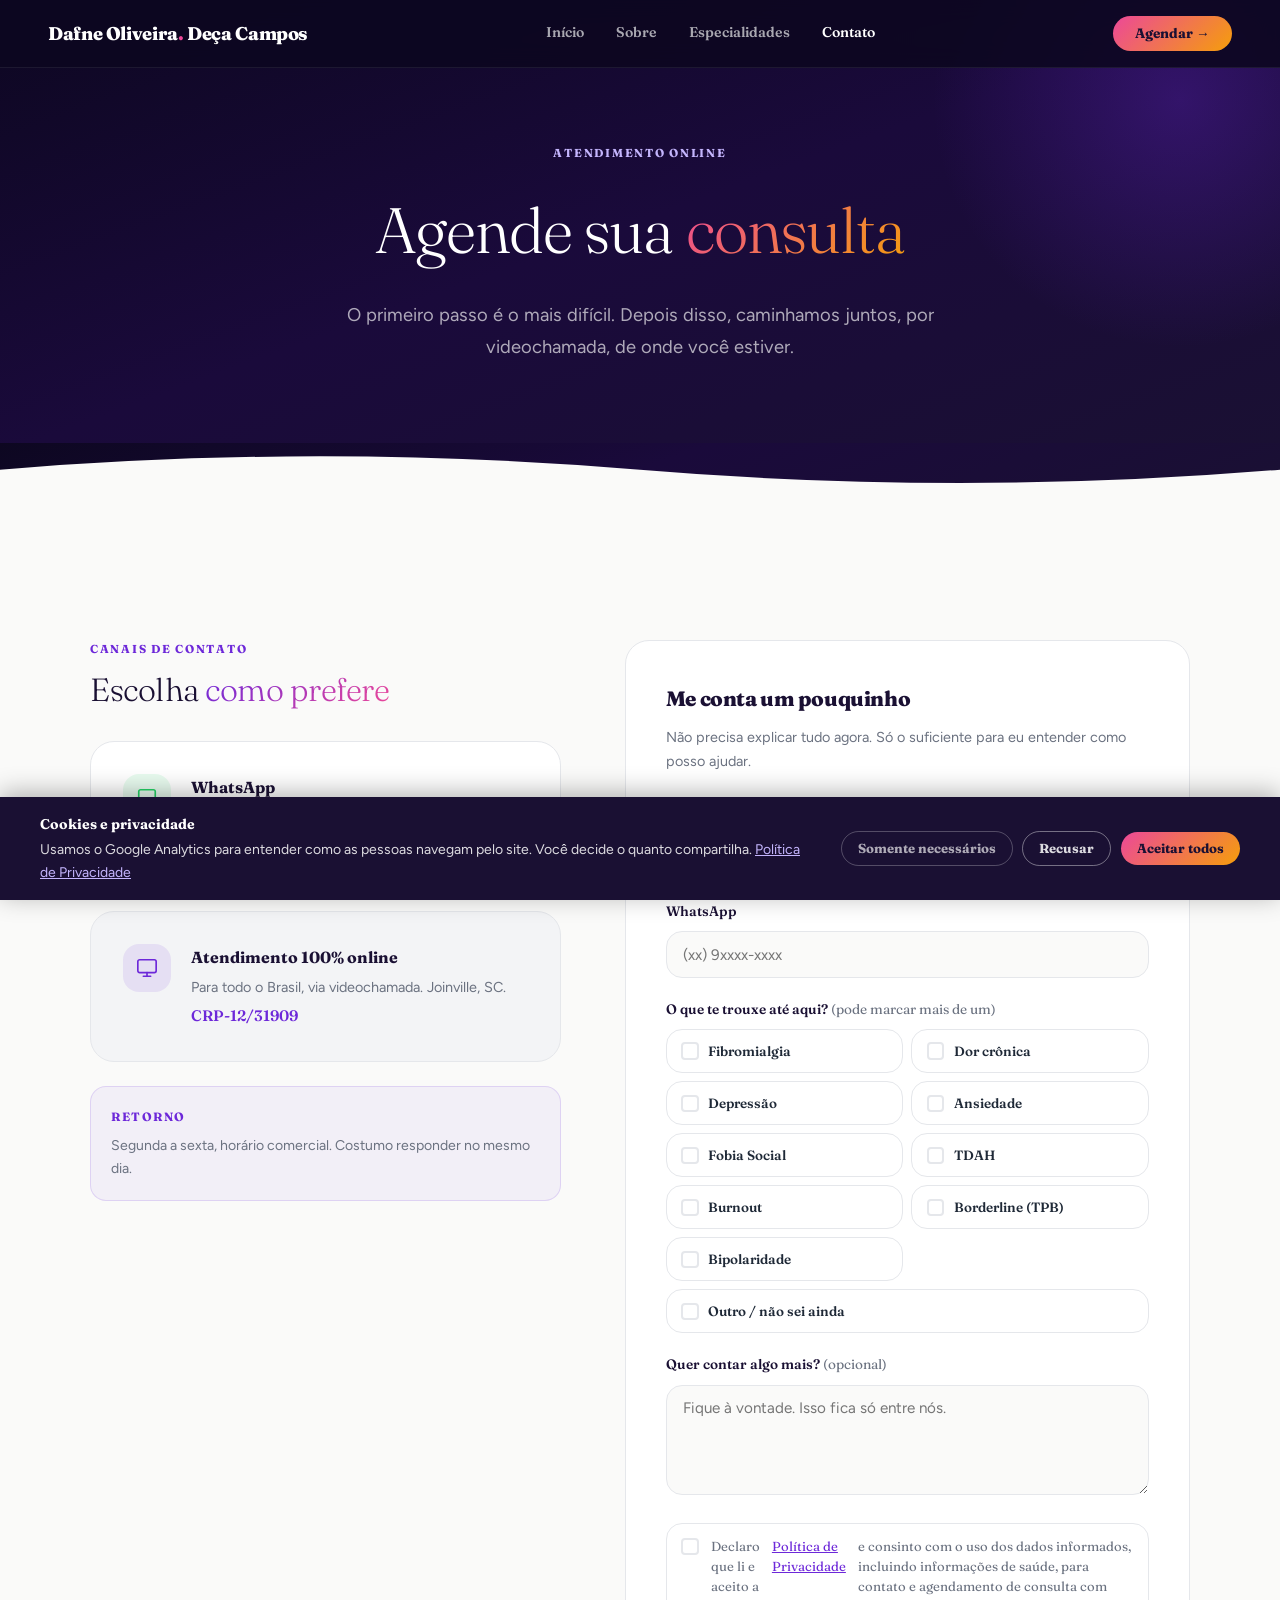
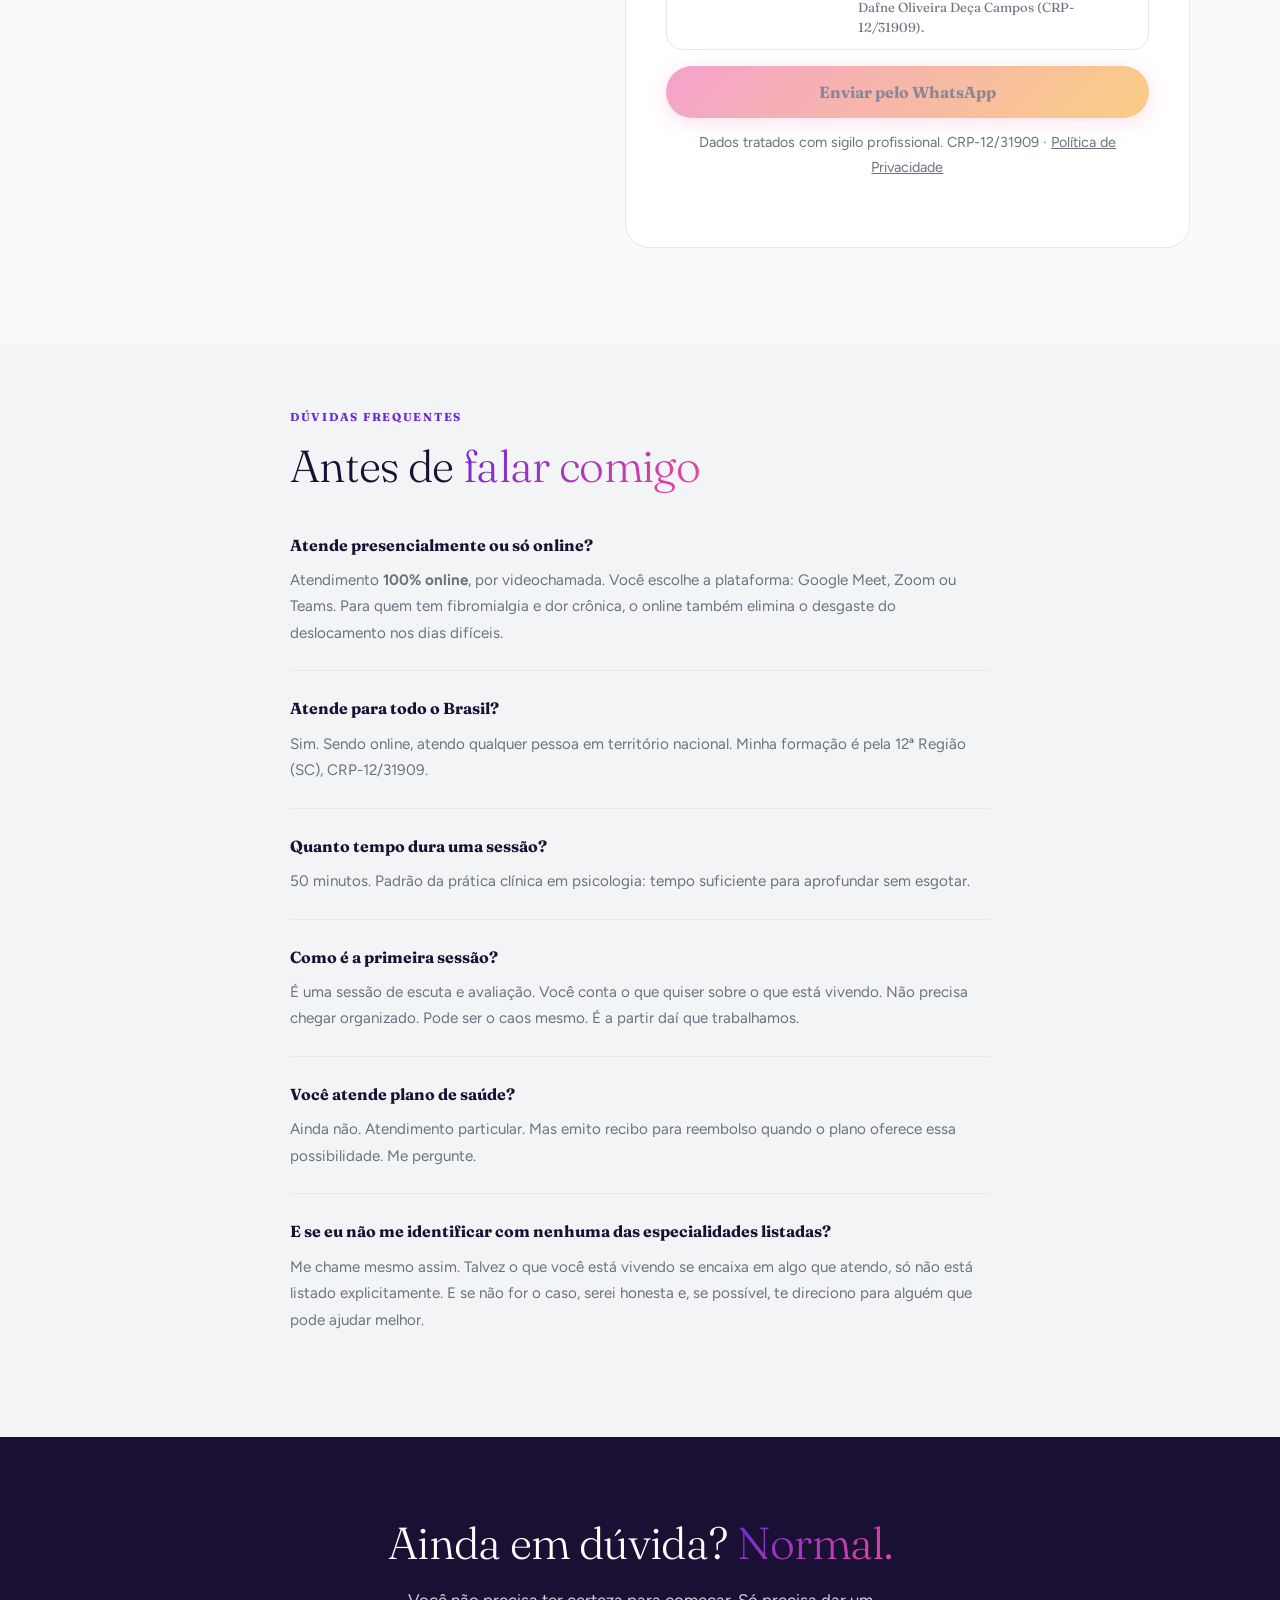
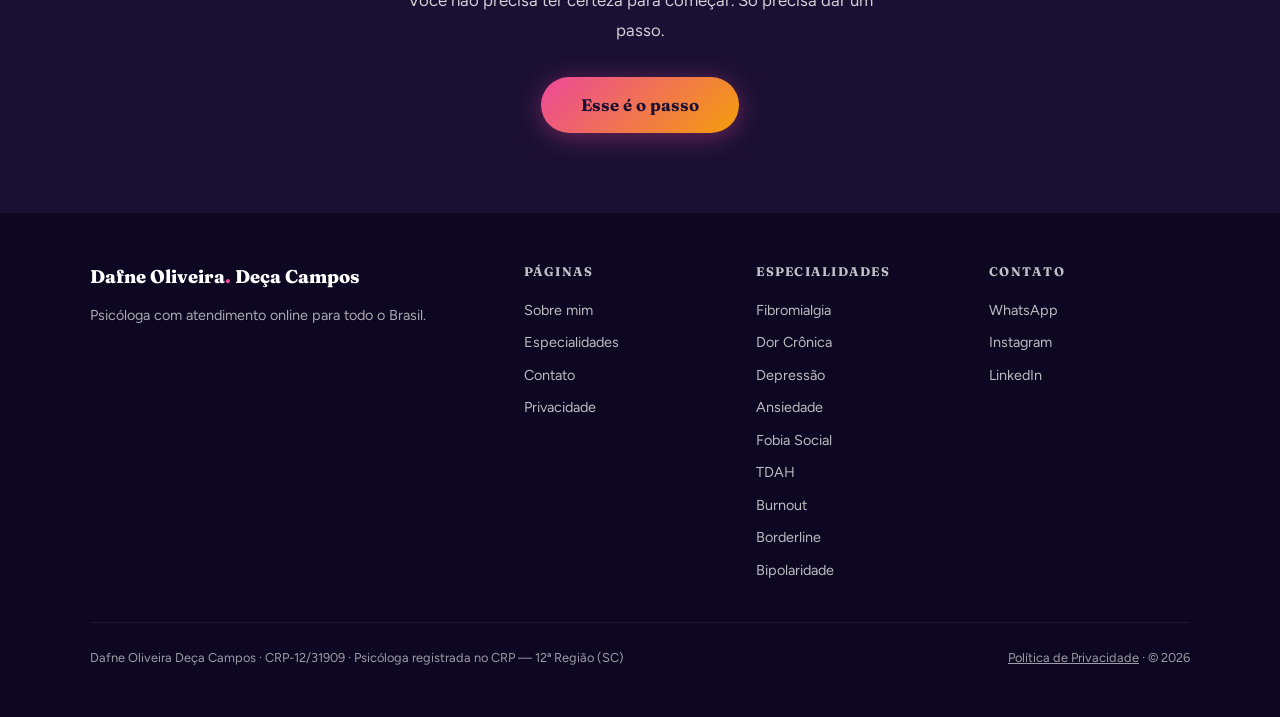
==== contato.html @ b9b7187a "site: fonte Fraunces+Figtree; reescreve cards sem promessas" ====
<!DOCTYPE html>
<html lang="pt-BR">
<head>
  <!-- Google tag (gtag.js) — Consent Mode v2 (LGPD) -->
  <script>
    window.dataLayer = window.dataLayer || [];
    function gtag(){dataLayer.push(arguments);}
    gtag('consent', 'default', {'analytics_storage': 'denied', 'ad_storage': 'denied', 'wait_for_update': 500});
  </script>
  <script async src="https://www.googletagmanager.com/gtag/js?id=G-C1FVMWD3WG"></script>
  <script>
    gtag('js', new Date());
    gtag('config', 'G-C1FVMWD3WG');
  </script>
  <link rel="icon" type="image/x-icon" href="favicon.ico">
  <link rel="icon" type="image/svg+xml" href="favicon.svg">
  <link rel="icon" type="image/png" sizes="32x32" href="favicon-32x32.png">
  <link rel="icon" type="image/png" sizes="16x16" href="favicon-16x16.png">
  <link rel="apple-touch-icon" sizes="180x180" href="apple-touch-icon.png">
  <meta charset="UTF-8">
  <meta name="viewport" content="width=device-width, initial-scale=1.0">
  <title>Agendar Consulta | Dafne Oliveira Deça Campos — Psicóloga Online para Todo o Brasil</title>
  <meta name="description" content="Agende sua consulta online com Dafne Oliveira Deça Campos, psicóloga CRP-12/31909. Atendimento por videochamada para todo o Brasil.">

  <!-- ── SEO / GEO ────────────────────────────────────────── -->
  <meta name="robots" content="index, follow, max-snippet:-1, max-image-preview:large, max-video-preview:-1">
  <link rel="canonical" href="https://www.dafnepsicologa.com.br/contato.html">
  <!-- Open Graph -->
  <meta property="og:type" content="website">
  <meta property="og:url" content="https://www.dafnepsicologa.com.br/contato.html">
  <meta property="og:title" content="Agendar Consulta | Dafne Oliveira Deça Campos — Psicóloga Online para Todo o Brasil">
  <meta property="og:description" content="Agende sua consulta online com Dafne Oliveira Deça Campos, psicóloga CRP-12/31909. Atendimento por videochamada para todo o Brasil.">
  <meta property="og:site_name" content="Dafne Oliveira Deça Campos — Psicóloga">
  <meta property="og:locale" content="pt_BR">
  <meta property="og:image" content="https://www.dafnepsicologa.com.br/images/dafne-hero.jpg">
  <meta property="og:image:width" content="1200">
  <meta property="og:image:height" content="630">
  <meta property="og:image:alt" content="Dafne Oliveira Deça Campos, psicóloga CRP-12/31909">
  <!-- Twitter Card -->
  <meta name="twitter:card" content="summary_large_image">
  <meta name="twitter:title" content="Agendar Consulta | Dafne Oliveira Deça Campos — Psicóloga Online para Todo o Brasil">
  <meta name="twitter:description" content="Agende sua consulta online com Dafne Oliveira Deça Campos, psicóloga CRP-12/31909. Atendimento por videochamada para todo o Brasil.">
  <meta name="twitter:image" content="https://www.dafnepsicologa.com.br/images/dafne-hero.jpg">
  <meta name="twitter:image:alt" content="Dafne Oliveira Deça Campos, psicóloga CRP-12/31909">
  <!-- Schema.org JSON-LD -->
  <script type="application/ld+json">
[
  {
    "@context": "https://schema.org",
    "@type": "WebSite",
    "@id": "https://www.dafnepsicologa.com.br/#website",
    "url": "https://www.dafnepsicologa.com.br",
    "name": "Dafne Oliveira Deça Campos — Psicóloga",
    "description": "Psicóloga com atendimento online para todo o Brasil.",
    "inLanguage": "pt-BR",
    "publisher": {
      "@id": "https://www.dafnepsicologa.com.br/#dafne"
    }
  },
  {
    "@context": "https://schema.org",
    "@type": "Person",
    "@id": "https://www.dafnepsicologa.com.br/#dafne",
    "name": "Dafne Oliveira Deça Campos",
    "givenName": "Dafne",
    "familyName": "Deça Campos",
    "jobTitle": "Psicóloga",
    "description": "Psicóloga com atendimento online para todo o Brasil.",
    "url": "https://www.dafnepsicologa.com.br",
    "image": "https://www.dafnepsicologa.com.br/images/dafne-hero.jpg",
    "telephone": "+5547992795755",
    "address": {
      "@type": "PostalAddress",
      "addressLocality": "Joinville",
      "addressRegion": "SC",
      "addressCountry": "BR"
    },
    "areaServed": {
      "@type": "Country",
      "name": "Brasil"
    },
    "knowsAbout": [
      "Fibromialgia",
      "Dor Crônica",
      "Saúde Mental",
      "Depressão",
      "Ansiedade",
      "TDAH",
      "Burnout",
      "Transtorno de Personalidade Borderline",
      "Transtorno Bipolar"
    ],
    "hasCredential": {
      "@type": "EducationalOccupationalCredential",
      "credentialCategory": "CRP-12/31909",
      "recognizedBy": {
        "@type": "Organization",
        "name": "Conselho Regional de Psicologia — 12ª Região"
      }
    },
    "sameAs": [
      "https://www.instagram.com/eudafnepsicologa",
      "https://www.linkedin.com/in/dafne-oliveira-deca-campos"
    ]
  },
  {
    "@context": "https://schema.org",
    "@type": "MedicalBusiness",
    "@id": "https://www.dafnepsicologa.com.br/#consultorio",
    "name": "Dafne Oliveira Deça Campos — Psicóloga",
    "description": "Psicóloga com atendimento online para todo o Brasil.",
    "url": "https://www.dafnepsicologa.com.br",
    "telephone": "+5547992795755",
    "image": "https://www.dafnepsicologa.com.br/images/dafne-hero.jpg",
    "address": {
      "@type": "PostalAddress",
      "addressLocality": "Joinville",
      "addressRegion": "SC",
      "addressCountry": "BR"
    },
    "areaServed": {
      "@type": "Country",
      "name": "Brasil"
    },
    "priceRange": "$$",
    "availableService": [
      {
        "@type": "MedicalTherapy",
        "name": "Atendimento Psicológico Online"
      },
      {
        "@type": "MedicalTherapy",
        "name": "Terapia para Fibromialgia"
      },
      {
        "@type": "MedicalTherapy",
        "name": "Terapia para Dor Crônica"
      },
      {
        "@type": "MedicalTherapy",
        "name": "Terapia para Depressão e Ansiedade"
      }
    ],
    "employee": {
      "@id": "https://www.dafnepsicologa.com.br/#dafne"
    }
  },
  {
    "@context": "https://schema.org",
    "@type": "BreadcrumbList",
    "itemListElement": [
      {
        "@type": "ListItem",
        "position": 1,
        "name": "Dafne Oliveira Deça Campos — Psicóloga",
        "item": "https://www.dafnepsicologa.com.br"
      },
      {
        "@type": "ListItem",
        "position": 2,
        "name": "Contato",
        "item": "https://www.dafnepsicologa.com.br/contato.html"
      }
    ]
  },
  {
    "@context": "https://schema.org",
    "@type": "ContactPage",
    "name": "Agendar Consulta — Dafne Oliveira Deça Campos, Psicóloga",
    "url": "https://www.dafnepsicologa.com.br/contato.html",
    "description": "Entre em contato com Dafne Oliveira Deça Campos para agendar sua consulta psicológica online.",
    "contactPoint": {
      "@type": "ContactPoint",
      "telephone": "+5547992795755",
      "contactType": "Agendamento",
      "availableLanguage": "Portuguese",
      "contactOption": "TollFree"
    }
  }
]
</script>
  <link rel="preconnect" href="https://fonts.googleapis.com">
  <link rel="preconnect" href="https://fonts.gstatic.com" crossorigin>
  <link rel="preload" as="style" href="https://fonts.googleapis.com/css2?family=Fraunces:opsz,wght@9..144,300;9..144,400&family=Figtree:wght@400;500;600&display=swap" onload="this.onload=null;this.rel='stylesheet'">
  <noscript><link rel="stylesheet" href="https://fonts.googleapis.com/css2?family=Fraunces:opsz,wght@9..144,300;9..144,400&family=Figtree:wght@400;500;600&display=swap"></noscript>
  <link rel="stylesheet" href="css/style.css">
  <style>
    .contact-grid {
      display: grid; grid-template-columns: 1fr 1.2fr;
      gap: 4rem; align-items: start; margin-top: 3rem;
    }
    .contact-card {
      background: var(--c-white); border: 1px solid var(--c-border);
      border-radius: var(--r-lg); padding: 2rem; margin-bottom: 1.25rem;
      display: flex; gap: 1.25rem; align-items: flex-start;
      transition: box-shadow 0.2s, transform 0.2s; text-decoration: none;
    }
    .contact-card:hover { box-shadow: var(--s-md); transform: translateY(-2px); }
    .contact-card-icon {
      width: 3rem; height: 3rem; border-radius: var(--r-md);
      display: flex; align-items: center; justify-content: center;
      font-size: 1.4rem; flex-shrink: 0;
    }
    .contact-card-title {
      font-family: var(--f-heading); font-weight: 700; font-size: 1rem;
      color: var(--c-dark); margin-bottom: 0.2rem;
    }
    .contact-card-sub { font-size: 0.9rem; color: var(--c-muted); }
    .contact-card-value {
      font-family: var(--f-heading); font-weight: 600; font-size: 0.95rem;
      margin-top: 0.25rem; color: var(--c-violet);
    }

    .form-box {
      background: var(--c-white); border: 1px solid var(--c-border);
      border-radius: var(--r-lg); padding: 2.5rem;
    }
    .form-box h3 {
      font-family: var(--f-heading); font-weight: 800; font-size: 1.3rem;
      color: var(--c-dark); margin-bottom: 0.5rem; letter-spacing: -0.02em;
    }
    .form-box p { font-size: 0.9rem; color: var(--c-muted); margin-bottom: 1.75rem; }
    .form-group { margin-bottom: 1.25rem; }
    .form-group label:not(.checkbox-item) {
      display: block; font-family: var(--f-heading); font-weight: 600;
      font-size: 0.85rem; color: var(--c-dark); margin-bottom: 0.5rem;
    }
    .form-group input, .form-group select, .form-group textarea {
      width: 100%; padding: 0.85rem 1rem;
      border: 1.5px solid var(--c-border); border-radius: var(--r-md);
      font-family: var(--f-body); font-size: 0.95rem; color: var(--c-text);
      background: var(--c-bg); outline: none;
      transition: border-color 0.2s, box-shadow 0.2s;
    }
    .form-group input:focus, .form-group select:focus, .form-group textarea:focus {
      border-color: var(--c-violet); box-shadow: 0 0 0 3px rgba(109,40,217,0.1);
    }
    .form-group textarea { resize: vertical; min-height: 110px; }

    /* Checkboxes multi-select */
    .checkbox-grid {
      display: grid; grid-template-columns: 1fr 1fr;
      gap: 0.5rem; margin-top: 0.25rem;
    }
    .checkbox-item {
      display: flex; align-items: center; gap: 0.6rem;
      padding: 0.6rem 0.9rem; border: 1.5px solid var(--c-border);
      border-radius: var(--r-md); cursor: pointer;
      transition: border-color 0.2s, background 0.2s;
      font-family: var(--f-heading); font-size: 0.84rem; font-weight: 600;
      color: var(--c-text);
    }
    .checkbox-item:hover { border-color: var(--c-violet); }
    .checkbox-item input[type="checkbox"] { display: none; }
    .checkbox-item .check-box {
      width: 1.1rem; height: 1.1rem; border-radius: 4px;
      border: 2px solid var(--c-border); flex-shrink: 0;
      display: flex; align-items: center; justify-content: center;
      transition: background 0.2s, border-color 0.2s;
      font-size: 0.65rem; color: transparent;
    }
    .checkbox-item.selected {
      border-color: var(--c-violet);
      background: rgba(109,40,217,0.05);
    }
    .checkbox-item.selected .check-box {
      background: var(--c-violet); border-color: var(--c-violet); color: white;
    }

    .form-submit {
      width: 100%; padding: 1rem;
      background: var(--g-warm); color: #1A1033;
      border: none; border-radius: var(--r-xl);
      font-family: var(--f-heading); font-weight: 700; font-size: 1rem;
      cursor: pointer; transition: opacity 0.2s, transform 0.2s;
      box-shadow: 0 4px 20px rgba(236,72,153,0.35);
    }
    .form-submit:hover { opacity: 0.9; transform: translateY(-1px); }
    .form-note {
      font-size: 0.8rem; color: var(--c-muted); text-align: center;
      margin-top: 0.75rem;
    }

    .faq-item {
      border-bottom: 1px solid var(--c-border); padding: 1.5rem 0;
    }
    .faq-q {
      font-family: var(--f-heading); font-weight: 700; font-size: 1rem;
      color: var(--c-dark); margin-bottom: 0.5rem;
    }
    .faq-a { font-size: 0.95rem; color: var(--c-muted); line-height: 1.75; }

    @media (max-width: 760px) {
      .contact-grid { grid-template-columns: 1fr; gap: 2rem; }
      .checkbox-grid { grid-template-columns: 1fr; }
    }
  </style>
</head>
<body>
<a href="#main-content" class="skip-link">Pular para o conteúdo principal</a>

<nav>
  <a href="index.html" class="nav-logo">Dafne Oliveira<span>.</span> Deça Campos</a>
  <button class="nav-hamburger" aria-label="Menu" onclick="this.closest('nav').classList.toggle('nav-open')"><span></span><span></span><span></span></button>
  <div class="nav-links">
    <a href="index.html">Início</a>
    <a href="sobre.html">Sobre</a>
    <a href="especialidades.html">Especialidades</a>
    <a href="contato.html" class="active">Contato</a>
    <a href="https://wa.me/5547992795755" class="nav-mobile-cta">Agendar consulta →</a>
  </div>
  <button onclick="enviarWhatsApp()" class="nav-cta" style="border:none;cursor:pointer">Agendar →</button>
</nav>
<main id="main-content" tabindex="-1">

<!-- HEADER -->
<div class="page-header">
  <span class="section-tag" style="color:#C4B5FD">Atendimento online</span>
  <h1>Agende sua <em style="font-style:normal; background:var(--g-warm);-webkit-background-clip:text;-webkit-text-fill-color:transparent;background-clip:text">consulta</em></h1>
  <p>O primeiro passo é o mais difícil. Depois disso, caminhamos juntos, por videochamada, de onde você estiver.</p>
</div>

<div class="wave" style="background:var(--g-hero)">
  <svg viewBox="0 0 1440 60" fill="none" preserveAspectRatio="none">
    <path d="M0,60 L0,30 Q360,0 720,30 Q1080,60 1440,30 L1440,60 Z" fill="var(--c-bg)"/>
  </svg>
</div>

<!-- CONTACT SECTION -->
<section class="section">
  <div class="section-inner">
    <div class="contact-grid">

      <!-- LEFT -->
      <div>
        <span class="section-tag">Canais de contato</span>
        <h2 class="section-title" style="font-size:clamp(1.6rem,2.5vw,2.2rem); margin-bottom:2rem">Escolha <em>como prefere</em></h2>

        <a href="https://wa.me/5547992795755" class="contact-card" target="_blank" rel="noopener noreferrer">
          <div class="contact-card-icon" style="background:rgba(37,211,102,0.1); color:#25D366"><svg width="22" height="22" viewBox="0 0 24 24" fill="none" stroke="currentColor" stroke-width="1.8" stroke-linecap="round" stroke-linejoin="round"><path d="M21 15a2 2 0 0 1-2 2H7l-4 4V5a2 2 0 0 1 2-2h14a2 2 0 0 1 2 2z"/></svg></div>
          <div>
            <div class="contact-card-title">WhatsApp</div>
            <div class="contact-card-sub">Resposta mais rápida. Direto ao assunto.</div>
            <div class="contact-card-value">+55 (47) 99279-5755</div>
          </div>
        </a>

        <div class="contact-card" style="cursor:default; background:var(--c-surface)">
          <div class="contact-card-icon" style="background:rgba(109,40,217,0.1); color:var(--c-violet)"><svg width="22" height="22" viewBox="0 0 24 24" fill="none" stroke="currentColor" stroke-width="1.8" stroke-linecap="round" stroke-linejoin="round"><rect x="2" y="3" width="20" height="14" rx="2" ry="2"/><line x1="8" y1="21" x2="16" y2="21"/><line x1="12" y1="17" x2="12" y2="21"/></svg></div>
          <div>
            <div class="contact-card-title">Atendimento 100% online</div>
            <div class="contact-card-sub">Para todo o Brasil, via videochamada. Joinville, SC.</div>
            <div class="contact-card-value">CRP-12/31909</div>
          </div>
        </div>

        <div style="margin-top:1.5rem; padding:1.25rem; background:rgba(109,40,217,0.05); border:1px solid rgba(109,40,217,0.15); border-radius:var(--r-md)">
          <div style="font-family:var(--f-heading); font-weight:700; font-size:0.75rem; letter-spacing:0.1em; text-transform:uppercase; color:var(--c-violet); margin-bottom:0.4rem">Retorno</div>
          <p style="font-size:0.88rem; color:var(--c-muted); line-height:1.65">Segunda a sexta, horário comercial. Costumo responder no mesmo dia.</p>
        </div>
      </div>

      <!-- RIGHT: FORMULÁRIO -->
      <div>
        <div class="form-box">
          <h3>Me conta um pouquinho</h3>
          <p>Não precisa explicar tudo agora. Só o suficiente para eu entender como posso ajudar.</p>

          <div class="form-group">
            <label for="nome">Nome</label>
            <input type="text" id="nome" placeholder="Como prefere ser chamado(a)?">
          </div>
          <div class="form-group">
            <label for="whatsapp">WhatsApp</label>
            <input type="tel" id="whatsapp" placeholder="(xx) 9xxxx-xxxx">
          </div>

          <div class="form-group">
            <label>O que te trouxe até aqui? <span style="font-weight:400; color:var(--c-muted)">(pode marcar mais de um)</span></label>
            <div class="checkbox-grid" id="motivoGrid">
              <label class="checkbox-item" onclick="toggleCheck(this, event)">
                <input type="checkbox" value="Fibromialgia">
                <span class="check-box">✓</span>
                Fibromialgia
              </label>
              <label class="checkbox-item" onclick="toggleCheck(this, event)">
                <input type="checkbox" value="Dor crônica">
                <span class="check-box">✓</span>
                Dor crônica
              </label>
              <label class="checkbox-item" onclick="toggleCheck(this, event)">
                <input type="checkbox" value="Depressão">
                <span class="check-box">✓</span>
                Depressão
              </label>
              <label class="checkbox-item" onclick="toggleCheck(this, event)">
                <input type="checkbox" value="Ansiedade">
                <span class="check-box">✓</span>
                Ansiedade
              </label>
              <label class="checkbox-item" onclick="toggleCheck(this, event)">
                <input type="checkbox" value="Fobia Social">
                <span class="check-box">✓</span>
                Fobia Social
              </label>
              <label class="checkbox-item" onclick="toggleCheck(this, event)">
                <input type="checkbox" value="TDAH">
                <span class="check-box">✓</span>
                TDAH
              </label>
              <label class="checkbox-item" onclick="toggleCheck(this, event)">
                <input type="checkbox" value="Burnout">
                <span class="check-box">✓</span>
                Burnout
              </label>
              <label class="checkbox-item" onclick="toggleCheck(this, event)">
                <input type="checkbox" value="Borderline (TPB)">
                <span class="check-box">✓</span>
                Borderline (TPB)
              </label>
              <label class="checkbox-item" onclick="toggleCheck(this, event)">
                <input type="checkbox" value="Bipolaridade">
                <span class="check-box">✓</span>
                Bipolaridade
              </label>
              <label class="checkbox-item" onclick="toggleCheck(this, event)" style="grid-column: 1/-1">
                <input type="checkbox" value="Outro">
                <span class="check-box">✓</span>
                Outro / não sei ainda
              </label>
            </div>
          </div>

          <div class="form-group">
            <label for="mensagem">Quer contar algo mais? <span style="font-weight:400; color:var(--c-muted)">(opcional)</span></label>
            <textarea id="mensagem" placeholder="Fique à vontade. Isso fica só entre nós."></textarea>
          </div>

          <div class="form-group" style="margin-bottom:1rem">
            <label class="checkbox-item" id="consentLabel" onclick="toggleConsent(this, event)" style="align-items:flex-start; gap:0.75rem; padding:0.75rem 0.9rem; line-height:1.55; font-weight:400; color:var(--c-muted); font-size:0.82rem; cursor:pointer">
              <input type="checkbox" id="consentCheck">
              <span class="check-box" style="margin-top:2px; flex-shrink:0"></span>
              Declaro que li e aceito a <a href="privacidade.html" target="_blank" rel="noopener" onclick="event.stopPropagation()" style="color:var(--c-violet); text-decoration:underline">Política de Privacidade</a> e consinto com o uso dos dados informados, incluindo informações de saúde, para contato e agendamento de consulta com Dafne Oliveira Deça Campos (CRP-12/31909).
            </label>
          </div>

          <button type="button" id="btnEnviar" class="form-submit" onclick="enviarWhatsApp()" disabled style="opacity:0.5; cursor:not-allowed">
            Enviar pelo WhatsApp
          </button>
          <p class="form-note">Dados tratados com sigilo profissional. CRP-12/31909 · <a href="privacidade.html" style="color:var(--c-muted); text-decoration:underline">Política de Privacidade</a></p>
        </div>
      </div>
    </div>
  </div>
</section>

<!-- FAQ -->
<section class="section" style="background:var(--c-surface); padding-top:4rem; padding-bottom:5rem">
  <div class="section-inner" style="max-width:700px">
    <span class="section-tag">Dúvidas frequentes</span>
    <h2 class="section-title">Antes de <em>falar comigo</em></h2>

    <div class="faq-item">
      <div class="faq-q">Atende presencialmente ou só online?</div>
      <div class="faq-a">Atendimento <strong>100% online</strong>, por videochamada. Você escolhe a plataforma: Google Meet, Zoom ou Teams. Para quem tem fibromialgia e dor crônica, o online também elimina o desgaste do deslocamento nos dias difíceis.</div>
    </div>
    <div class="faq-item">
      <div class="faq-q">Atende para todo o Brasil?</div>
      <div class="faq-a">Sim. Sendo online, atendo qualquer pessoa em território nacional. Minha formação é pela 12ª Região (SC), CRP-12/31909.</div>
    </div>
    <div class="faq-item">
      <div class="faq-q">Quanto tempo dura uma sessão?</div>
      <div class="faq-a">50 minutos. Padrão da prática clínica em psicologia: tempo suficiente para aprofundar sem esgotar.</div>
    </div>
    <div class="faq-item">
      <div class="faq-q">Como é a primeira sessão?</div>
      <div class="faq-a">É uma sessão de escuta e avaliação. Você conta o que quiser sobre o que está vivendo. Não precisa chegar organizado. Pode ser o caos mesmo. É a partir daí que trabalhamos.</div>
    </div>
    <div class="faq-item">
      <div class="faq-q">Você atende plano de saúde?</div>
      <div class="faq-a">Ainda não. Atendimento particular. Mas emito recibo para reembolso quando o plano oferece essa possibilidade. Me pergunte.</div>
    </div>
    <div class="faq-item" style="border-bottom:none">
      <div class="faq-q">E se eu não me identificar com nenhuma das especialidades listadas?</div>
      <div class="faq-a">Me chame mesmo assim. Talvez o que você está vivendo se encaixa em algo que atendo, só não está listado explicitamente. E se não for o caso, serei honesta e, se possível, te direciono para alguém que pode ajudar melhor.</div>
    </div>
  </div>
</section>

<!-- CTA FINAL -->
<section class="section section-dark" style="text-align:center; padding:5rem 3rem">
  <div class="section-inner">
    <h2 class="section-title">Ainda em dúvida? <em>Normal.</em></h2>
    <p class="section-body" style="max-width:500px; margin:0 auto 2rem">Você não precisa ter certeza para começar. Só precisa dar um passo.</p>
    <button onclick="enviarWhatsApp()" class="btn btn-primary" style="font-size:1.05rem; padding:1.1rem 2.5rem; border:none; cursor:pointer">Esse é o passo</button>
  </div>
</section>

</main>
<footer>
  <div class="footer-inner">
    <div>
      <span class="footer-brand">Dafne Oliveira<span>.</span> Deça Campos</span>
      <p class="footer-desc">Psicóloga com atendimento online para todo o Brasil.</p>
    </div>
    <div class="footer-col">
      <h3>Páginas</h3>
      <a href="sobre.html">Sobre mim</a>
      <a href="especialidades.html">Especialidades</a>
      <a href="contato.html">Contato</a>
      <a href="privacidade.html">Privacidade</a>
    </div>
    <div class="footer-col">
      <h3>Especialidades</h3>
      <a href="especialidades.html#fibromialgia">Fibromialgia</a>
      <a href="especialidades.html#dor-cronica">Dor Crônica</a>
      <a href="especialidades.html#depressao">Depressão</a>
      <a href="especialidades.html#ansiedade">Ansiedade</a>
      <a href="especialidades.html#fobia-social">Fobia Social</a>
      <a href="especialidades.html#tdah">TDAH</a>
      <a href="especialidades.html#burnout">Burnout</a>
      <a href="especialidades.html#personalidade-tpb">Borderline</a>
      <a href="especialidades.html#bipolaridade">Bipolaridade</a>
    </div>
    <div class="footer-col">
      <h3>Contato</h3>
      <a href="https://wa.me/5547992795755">WhatsApp</a>
      <a href="https://www.instagram.com/eudafnepsicologa/">Instagram</a>
      <a href="https://linkedin.com/in/dafne-oliveira-deca-campos">LinkedIn</a>
    </div>
  </div>
  <div class="footer-bottom">
    <span class="footer-crp">Dafne Oliveira Deça Campos · CRP-12/31909 · Psicóloga registrada no CRP — 12ª Região (SC)</span>
    <span class="footer-crp"><a href="privacidade.html" style="color:inherit; text-decoration:underline">Política de Privacidade</a> · © 2026</span>
  </div>
</footer>

<script>
function toggleCheck(el, event) {
  if (event) event.preventDefault();
  el.classList.toggle('selected');
  atualizarBotao();
}

function toggleConsent(el, event) {
  if (event) event.preventDefault();
  el.classList.toggle('selected');
  var checked = el.classList.contains('selected');
  var btn = document.getElementById('btnEnviar');
  if (btn) {
    btn.disabled = !checked;
    btn.style.opacity = checked ? '1' : '0.5';
    btn.style.cursor = checked ? 'pointer' : 'not-allowed';
  }
  atualizarBotao();
}

function atualizarBotao() {
  var selecionados = [...document.querySelectorAll('#motivoGrid .checkbox-item.selected input')].map(i => i.value);
  var btn = document.getElementById('btnEnviar');
  if (!btn) return;
  var label = selecionados.length === 0 ? 'Enviar pelo WhatsApp' :
    'Enviar pelo WhatsApp (' + selecionados.length + ' ' + (selecionados.length === 1 ? 'queixa selecionada' : 'queixas selecionadas') + ')';
  btn.textContent = label;
}

function enviarWhatsApp() {
  var consentLabel = document.getElementById('consentLabel');
  if (consentLabel && !consentLabel.classList.contains('selected')) {
    alert('Por favor, aceite a Política de Privacidade antes de enviar.');
    return;
  }
  const nome = document.getElementById('nome') ? document.getElementById('nome').value.trim() : '';
  const whatsapp = document.getElementById('whatsapp') ? document.getElementById('whatsapp').value.trim() : '';
  const mensagem = document.getElementById('mensagem') ? document.getElementById('mensagem').value.trim() : '';
  const selecionados = [...document.querySelectorAll('#motivoGrid .checkbox-item.selected input')].map(i => i.value);

  let texto = 'Olá, Dafne! Vim pelo site e gostaria de saber mais sobre atendimento.';
  if (nome) texto += `\n\nMeu nome é ${nome}.`;
  if (whatsapp) texto += `\nMeu WhatsApp: ${whatsapp}.`;
  if (selecionados.length) texto += `\n\nO que me trouxe aqui: ${selecionados.join(', ')}.`;
  if (mensagem) texto += `\n\n${mensagem}`;

  window.open(`https://wa.me/5547992795755?text=${encodeURIComponent(texto)}`, '_blank');
}
</script>

<script type="speculationrules">{"prefetch":[{"source":"document","where":{"href_matches":"/*.html"},"eagerness":"moderate"}]}</script>
<script>document.querySelectorAll(".nav-links a").forEach(a=>a.addEventListener("click",()=>a.closest("nav").classList.remove("nav-open")));</script>
  <script src="js/cookie-consent.js" defer></script>
  <script src="js/analytics-events.js" defer></script>
</body>
</html>
---- css/style.css ----
/* ═══════════════════════════════════════════════════════════
   SISTEMA DE DESIGN — DAFNE DEÇA
   Use estas variáveis em TODOS os materiais:
   site · posts · PDFs · apresentações · e-mails · stories
   ═══════════════════════════════════════════════════════════ */
:root {
  /* CORES PRINCIPAIS */
  --c-violet:   #6D28D9;   /* autoridade, profundidade, ciência */
  --c-pink:     #EC4899;   /* calor, conexão, humanidade */
  --c-emerald:  #059669;   /* saúde, crescimento, esperança */
  --c-amber:    #F59E0B;   /* energia, atenção, destaque */

  /* CORES NEUTRAS */
  --c-dark:     #1A1033;   /* fundo escuro */
  --c-bg:       #FAFAF9;   /* fundo claro */
  --c-surface:  #F3F4F6;   /* superfície de cards */
  --c-text:     #1F2937;   /* texto principal */
  --c-muted:    #6B7280;   /* texto secundário */
  --c-border:   #E5E7EB;   /* bordas */
  --c-white:    #FFFFFF;

  /* GRADIENTES */
  --g-primary:  linear-gradient(135deg, #6D28D9 0%, #9333EA 100%);
  --g-warm:     linear-gradient(135deg, #EC4899 0%, #F59E0B 100%);
  --g-cool:     linear-gradient(135deg, #6D28D9 0%, #EC4899 100%);
  --g-dark:     linear-gradient(160deg, #1A1033 0%, #0D0721 100%);
  --g-hero:     linear-gradient(160deg, #0D0721 0%, #1A0A3B 50%, #1A1033 100%);

  /* TIPOGRAFIA */
  --f-heading:  'Fraunces', Georgia, serif;
  --f-body:     'Figtree', system-ui, sans-serif;

  /* ESPAÇAMENTO */
  --r-sm:  8px;
  --r-md:  16px;
  --r-lg:  24px;
  --r-xl:  40px;

  /* SOMBRAS */
  --s-sm:  0 2px 8px rgba(109,40,217,.10);
  --s-md:  0 8px 32px rgba(109,40,217,.15);
  --s-lg:  0 20px 60px rgba(109,40,217,.20);
}

/* ─── RESET ─── */
*, *::before, *::after { box-sizing: border-box; margin: 0; padding: 0; }
html { scroll-behavior: smooth; }
body {
  font-family: var(--f-body);
  background: var(--c-bg);
  color: var(--c-text);
  line-height: 1.7;
  overflow-x: hidden;
}
img { max-width: 100%; display: block; }
a { color: inherit; }

/* ─── SKIP TO CONTENT (acessibilidade) ─── */
.skip-link {
  position: absolute;
  width: 1px; height: 1px;
  padding: 0; margin: -1px;
  overflow: hidden;
  clip: rect(0, 0, 0, 0);
  white-space: nowrap;
  border: 0;
  z-index: 999;
  background: var(--c-violet);
  color: var(--c-white);
  font-family: var(--f-heading);
  font-weight: 700;
  font-size: 0.9rem;
  text-decoration: none;
  border-radius: var(--r-sm);
}
.skip-link:focus {
  position: fixed;
  top: 0.75rem; left: 0.75rem;
  width: auto; height: auto;
  overflow: visible;
  clip: auto;
  white-space: normal;
  padding: 0.5rem 1.25rem;
}

/* ─── NAV ─── */
.nav-mobile-cta { display: none; }
nav {
  position: fixed; top: 0; left: 0; right: 0; z-index: 100;
  display: flex; justify-content: space-between; align-items: center;
  padding: 1rem 3rem;
  background: rgba(13, 7, 33, 0.90);
  backdrop-filter: blur(12px);
  border-bottom: 1px solid rgba(255,255,255,0.07);
}
.nav-logo {
  font-family: var(--f-heading); font-weight: 800; font-size: 1.15rem;
  color: var(--c-white); text-decoration: none; letter-spacing: -0.02em;
}
.nav-logo span { color: var(--c-pink); }
.nav-links { display: flex; align-items: center; gap: 2rem; }
.nav-links a {
  font-family: var(--f-heading); font-size: 0.88rem; font-weight: 600;
  color: rgba(255,255,255,0.65); text-decoration: none;
  transition: color 0.2s;
}
.nav-links a:hover, .nav-links a.active { color: var(--c-white); }
.nav-cta {
  background: var(--g-warm); color: #1A1033;
  padding: 0.55rem 1.4rem; border-radius: var(--r-xl);
  text-decoration: none; font-family: var(--f-heading);
  font-weight: 700; font-size: 0.85rem;
  transition: opacity 0.2s, transform 0.2s;
  white-space: nowrap;
}
.nav-cta:hover { opacity: 0.9; transform: translateY(-1px); }

/* ─── BOTÕES ─── */
.btn {
  display: inline-flex; align-items: center; gap: 0.5rem;
  padding: 1rem 2rem; border-radius: var(--r-xl);
  font-family: var(--f-heading); font-weight: 700; font-size: 1rem;
  text-decoration: none; cursor: pointer; border: none;
  transition: transform 0.2s, box-shadow 0.2s, opacity 0.2s;
}
.btn:hover { transform: translateY(-2px); }
.btn-primary {
  background: var(--g-warm); color: #1A1033;
  box-shadow: 0 4px 24px rgba(236,72,153,0.4);
}
.btn-primary:hover { box-shadow: 0 8px 32px rgba(236,72,153,0.5); }
.btn-outline {
  background: transparent; border: 2px solid rgba(255,255,255,0.25);
  color: var(--c-white);
}
.btn-outline:hover { border-color: rgba(255,255,255,0.6); }
.btn-violet {
  background: var(--g-primary); color: var(--c-white);
  box-shadow: 0 4px 20px rgba(109,40,217,0.4);
}
.btn-sm { padding: 0.65rem 1.4rem; font-size: 0.9rem; }

/* ─── SEÇÕES ─── */
.section { padding: 6rem 3rem; }
.section-dark { background: var(--c-dark); }
.section-inner { max-width: 1100px; margin: 0 auto; }
.section-tag {
  font-family: var(--f-heading); font-weight: 700; font-size: 0.72rem;
  letter-spacing: 0.15em; text-transform: uppercase; color: var(--c-violet);
  margin-bottom: 0.75rem; display: block;
}
.section-dark .section-tag { color: #C4B5FD; }
.section-title {
  font-family: var(--f-heading); font-weight: 300;
  font-size: clamp(1.9rem, 3.5vw, 2.8rem);
  letter-spacing: -0.015em; line-height: 1.15;
  color: var(--c-dark); margin-bottom: 1rem;
}
.section-dark .section-title { color: var(--c-white); }
.section-title em {
  font-style: normal;
  background: var(--g-cool);
  -webkit-background-clip: text; -webkit-text-fill-color: transparent;
  background-clip: text;
}
.section-body { font-size: 1.05rem; color: var(--c-muted); line-height: 1.8; }
.section-dark .section-body { color: rgba(255,255,255,0.80); }
.center { text-align: center; }
.center .section-body { max-width: 600px; margin: 0 auto; }

/* ─── WAVE DIVIDER ─── */
.wave { display: block; width: 100%; overflow: hidden; line-height: 0; }
.wave svg { display: block; width: 100%; }

/* ─── PAGE HEADER (inner pages) ─── */
.page-header {
  background: var(--g-hero);
  padding: 9rem 3rem 5rem;
  text-align: center;
  position: relative; overflow: hidden;
}
.page-header::before {
  content: '';
  position: absolute; top: -150px; right: -150px;
  width: 500px; height: 500px;
  background: radial-gradient(circle, rgba(109,40,217,0.3) 0%, transparent 70%);
  pointer-events: none;
}
.page-header h1 {
  font-family: var(--f-heading); font-weight: 300;
  font-size: clamp(2.2rem, 5vw, 4rem);
  letter-spacing: -0.015em; color: var(--c-white);
  margin-bottom: 1rem;
}
.page-header p { color: rgba(255,255,255,0.65); font-size: 1.15rem; max-width: 600px; margin: 0 auto; }

/* ─── FOOTER ─── */
footer {
  background: #0D0721;
  color: rgba(255,255,255,0.65);
  padding: 3rem;
  font-size: 0.85rem;
}
.footer-inner {
  max-width: 1100px; margin: 0 auto;
  display: grid; grid-template-columns: 2fr 1fr 1fr 1fr;
  gap: 2rem;
}
.footer-brand {
  font-family: var(--f-heading); font-weight: 800; font-size: 1.15rem;
  color: var(--c-white); display: block; margin-bottom: 0.75rem;
}
.footer-brand span { color: var(--c-pink); }
.footer-desc { color: rgba(255,255,255,0.65); font-size: 0.9rem; line-height: 1.6; }
.footer-col h3 {
  font-family: var(--f-heading); font-weight: 700; font-size: 0.78rem;
  letter-spacing: 0.1em; text-transform: uppercase;
  color: rgba(255,255,255,0.75); margin-bottom: 1rem;
}
.footer-col a {
  display: block; color: rgba(255,255,255,0.72); text-decoration: none;
  font-size: 0.9rem; margin-bottom: 0.5rem; transition: color 0.2s;
}
.footer-col a:hover { color: var(--c-pink); }
.footer-bottom {
  max-width: 1100px; margin: 2rem auto 0;
  padding-top: 1.5rem; border-top: 1px solid rgba(255,255,255,0.07);
  display: flex; justify-content: space-between; align-items: center;
  flex-wrap: wrap; gap: 0.5rem;
}
.footer-crp { color: rgba(255,255,255,0.60); font-size: 0.8rem; }

/* ─── PILL / TAG ─── */
.pill {
  display: inline-block; padding: 0.3rem 0.9rem;
  border-radius: var(--r-xl); font-family: var(--f-heading);
  font-weight: 700; font-size: 0.78rem;
}
.pill-violet { background: rgba(109,40,217,0.1); color: var(--c-violet); }
.pill-pink   { background: rgba(236,72,153,0.1); color: var(--c-pink); }
.pill-green  { background: rgba(5,150,105,0.1);  color: var(--c-emerald); }
.pill-amber  { background: rgba(245,158,11,0.1); color: #B45309; }

/* ─── HAMBURGER ─── */
.nav-hamburger {
  display: none;
  flex-direction: column;
  justify-content: center;
  gap: 5px;
  background: none;
  border: none;
  cursor: pointer;
  padding: 6px;
  flex-shrink: 0;
}
.nav-hamburger span {
  display: block;
  width: 24px;
  height: 2px;
  background: var(--c-white);
  border-radius: 2px;
  transition: transform 0.3s, opacity 0.3s;
}
nav.nav-open .nav-hamburger span:nth-child(1) { transform: translateY(7px) rotate(45deg); }
nav.nav-open .nav-hamburger span:nth-child(2) { opacity: 0; }
nav.nav-open .nav-hamburger span:nth-child(3) { transform: translateY(-7px) rotate(-45deg); }

/* ─── RESPONSIVE — TABLET / MOBILE ─── */
@media (max-width: 900px) {
  /* NAV — mantém position:fixed; dropdown é absolute relativo ao nav fixo */
  nav { padding: 0.9rem 1.5rem; overflow: visible; }
  .nav-logo { font-size: 0.95rem; min-width: 0; overflow: hidden; text-overflow: ellipsis; white-space: nowrap; flex: 1; }
  .nav-hamburger { display: flex; flex-shrink: 0; margin-left: 0.75rem; }
  .nav-cta { display: none; }
  .nav-links {
    display: none;
    position: absolute; top: 100%; left: 0; right: 0;
    background: rgba(13,7,33,0.98);
    backdrop-filter: blur(16px);
    flex-direction: column;
    padding: 0.5rem 1.5rem 1.5rem;
    gap: 0;
    border-top: 1px solid rgba(255,255,255,0.07);
    box-shadow: 0 8px 32px rgba(0,0,0,0.4);
  }
  nav.nav-open .nav-links { display: flex; }
  .nav-links a {
    padding: 0.85rem 0;
    border-bottom: 1px solid rgba(255,255,255,0.06);
    font-size: 1rem;
  }
  .nav-links a:last-child { border-bottom: none; }
  .nav-mobile-cta {
    display: none;
    margin-top: 1rem;
    background: var(--g-warm); color: #1A1033 !important;
    padding: 0.75rem 1.25rem; border-radius: var(--r-xl);
    font-family: var(--f-heading); font-weight: 700; font-size: 0.95rem;
    text-align: center; text-decoration: none;
  }

  /* SEÇÕES */
  .section { padding: 4rem 1.25rem; }
  .page-header { padding: 7.5rem 1.25rem 3.5rem; }
  .page-header h1 { font-size: clamp(1.8rem, 6vw, 2.8rem); }
  .page-header p { font-size: 1rem; }

  /* FOOTER */
  .footer-inner { grid-template-columns: 1fr 1fr; gap: 1.5rem; }
  .footer-bottom { flex-direction: column; text-align: center; gap: 0.4rem; }
  footer { padding: 2.5rem 1.25rem; }
}

/* ─── RESPONSIVE — MOBILE PEQUENO ─── */
@media (max-width: 480px) {
  /* Nav-mobile-cta visível no dropdown */
  .nav-mobile-cta { display: block; }

  /* Tipografia */
  .section-title { font-size: clamp(1.6rem, 7vw, 2.2rem); }

  /* Botões — evita overflow de texto */
  .btn { font-size: 0.9rem; padding: 0.85rem 1.5rem; white-space: nowrap; }
  .btn-sm { padding: 0.6rem 1.1rem; font-size: 0.82rem; }

  /* Footer em coluna única */
  .footer-inner { grid-template-columns: 1fr; }
  .footer-bottom { font-size: 0.75rem; }
  /* Footer centering */
  .footer-inner > div:first-child { text-align: center; }
  .footer-col { text-align: center; }
  /* Privacy link: mais visível no mobile */
  .footer-crp a { color: rgba(255,255,255,0.80); }

  /* Botões em tela cheia no mobile */
  .hero-actions { flex-direction: column; }
  .hero-actions .btn { width: 100%; justify-content: center; }

  /* Stats do hero em 2 colunas */
  .hero-stats { gap: 1.5rem; }
}

/* ── COOKIE CONSENT BANNER ─────────────────────────────── */
#cookie-consent-banner {
  position: fixed; bottom: 0; left: 0; right: 0; z-index: 9999;
  background: var(--c-dark); color: var(--c-white);
  padding: 1rem 1.5rem;
  box-shadow: 0 -4px 24px rgba(0,0,0,0.3);
  font-family: var(--f-body);
}
.ccb-inner {
  max-width: 1200px; margin: 0 auto;
  display: flex; align-items: center; gap: 1.5rem; flex-wrap: wrap;
}
.ccb-text {
  flex: 1; font-size: 0.875rem; line-height: 1.6; color: rgba(255,255,255,0.85);
}
.ccb-text strong {
  display: block; color: #fff; font-family: var(--f-heading);
  font-weight: 700; margin-bottom: 0.25rem;
}
.ccb-text a { color: #C4B5FD; text-decoration: underline; }
.ccb-actions { display: flex; gap: 0.6rem; flex-shrink: 0; flex-wrap: wrap; align-items: center; }
.ccb-btn {
  padding: 0.55rem 1rem; border: none; border-radius: var(--r-xl);
  font-family: var(--f-heading); font-weight: 700; font-size: 0.82rem;
  cursor: pointer; transition: opacity 0.2s; white-space: nowrap;
}
.ccb-btn:hover { opacity: 0.82; }
.ccb-necessary {
  background: transparent; border: 1.5px solid rgba(255,255,255,0.25);
  color: rgba(255,255,255,0.65);
}
.ccb-reject {
  background: transparent; border: 1.5px solid rgba(255,255,255,0.4);
  color: rgba(255,255,255,0.85);
}
.ccb-accept {
  background: var(--g-warm); color: #1A1033;
}
@media (max-width: 680px) {
  .ccb-inner { flex-direction: column; align-items: flex-start; gap: 1rem; }
  .ccb-actions { width: 100%; flex-wrap: nowrap; }
  .ccb-btn { flex: 1; text-align: center; padding: 0.6rem 0.5rem; font-size: 0.78rem; }
}
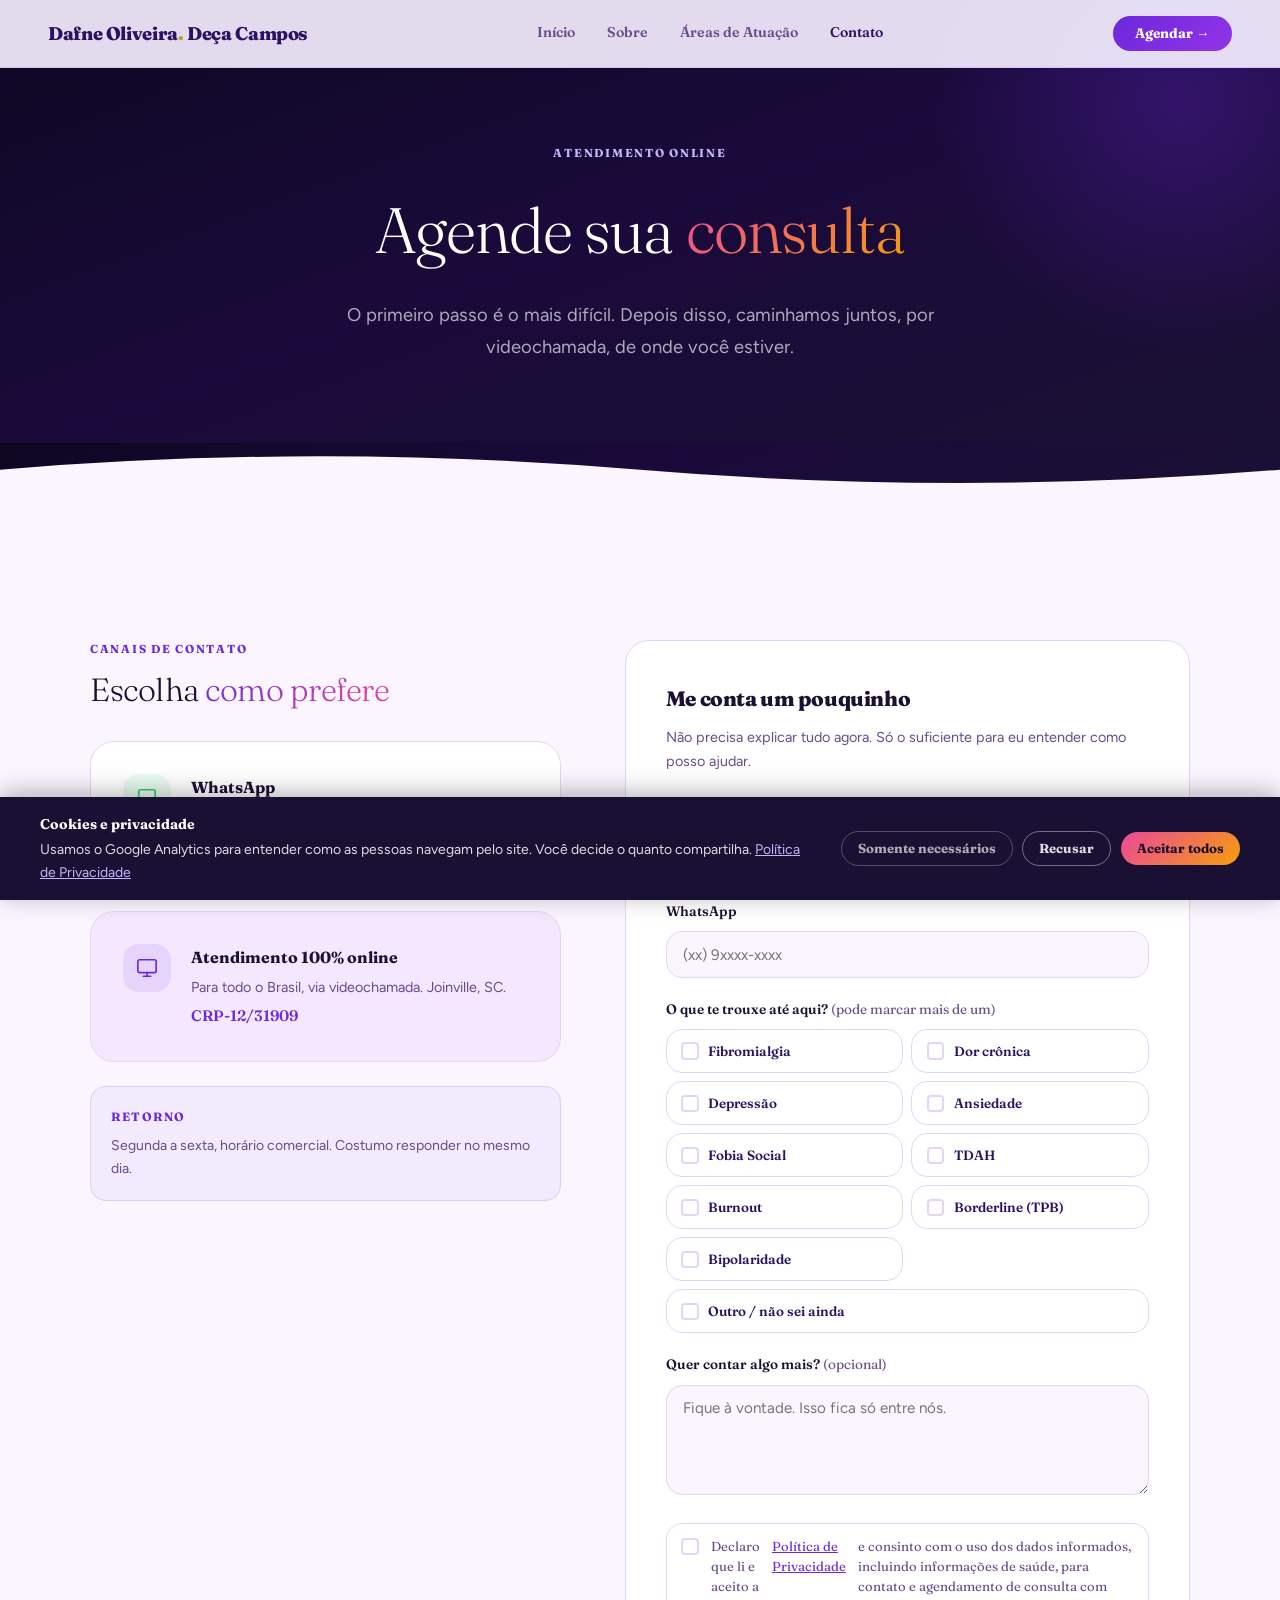
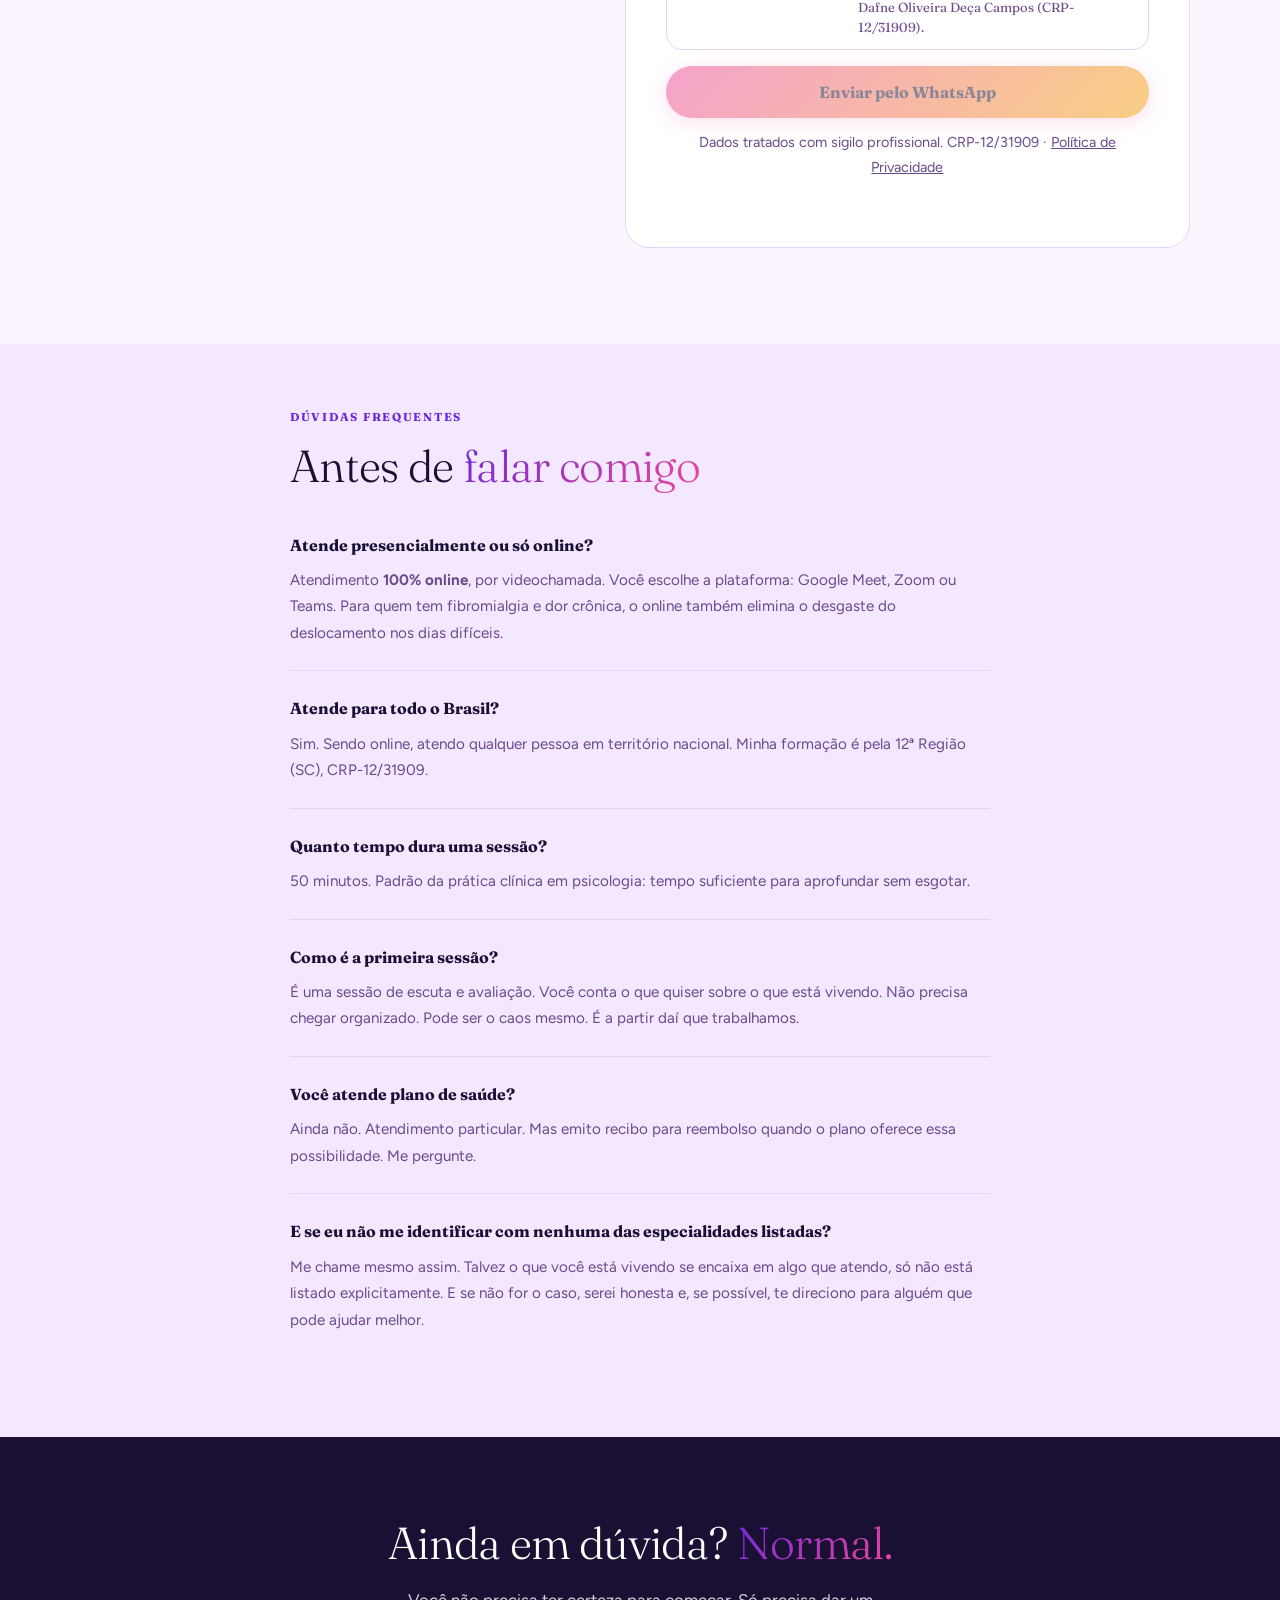
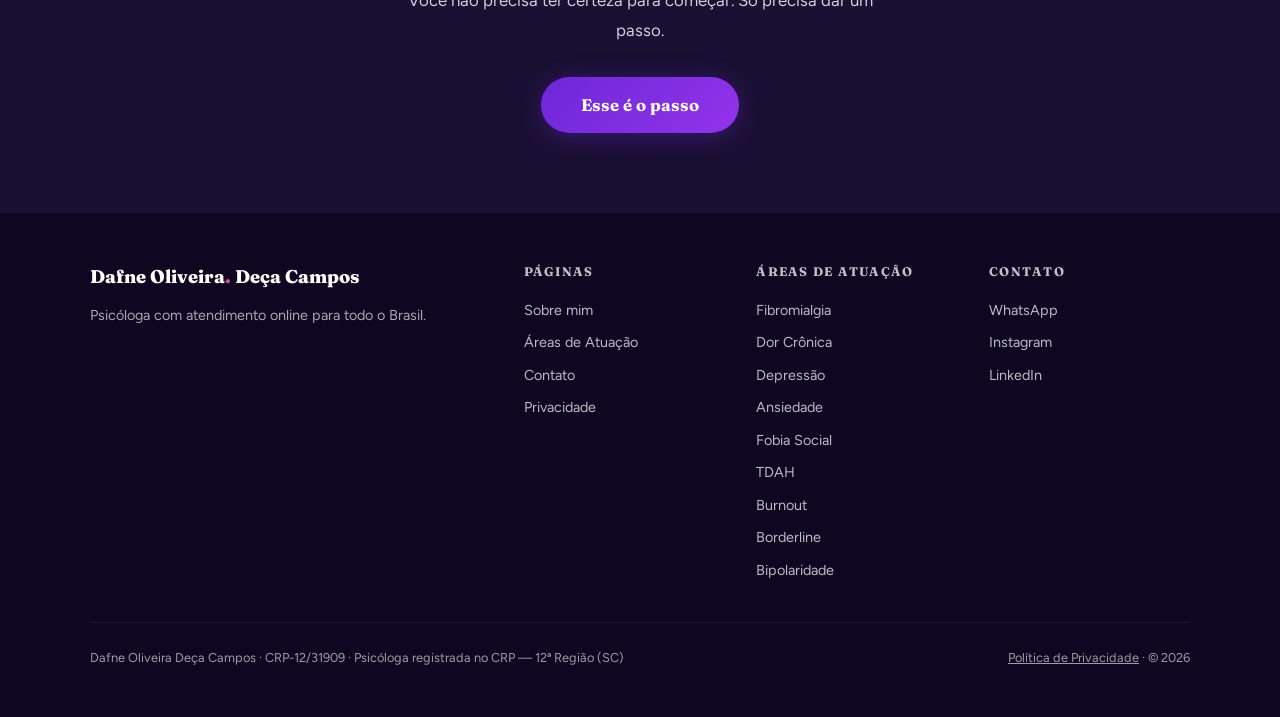
==== commit 943ca55a: "refactor: renomeia 'Especialidades' para 'Áreas de Atuação' em toda a navegação e títulos Co-Authore" ====
--- a/contato.html
+++ b/contato.html
@@ -305,7 +305,7 @@
   <div class="nav-links">
     <a href="index.html">Início</a>
     <a href="sobre.html">Sobre</a>
-    <a href="especialidades.html">Especialidades</a>
+    <a href="especialidades.html">Áreas de Atuação</a>
     <a href="contato.html" class="active">Contato</a>
     <a href="https://wa.me/5547992795755" class="nav-mobile-cta">Agendar consulta →</a>
   </div>
@@ -506,12 +506,12 @@
     <div class="footer-col">
       <h3>Páginas</h3>
       <a href="sobre.html">Sobre mim</a>
-      <a href="especialidades.html">Especialidades</a>
+      <a href="especialidades.html">Áreas de Atuação</a>
       <a href="contato.html">Contato</a>
       <a href="privacidade.html">Privacidade</a>
     </div>
     <div class="footer-col">
-      <h3>Especialidades</h3>
+      <h3>Áreas de Atuação</h3>
       <a href="especialidades.html#fibromialgia">Fibromialgia</a>
       <a href="especialidades.html#dor-cronica">Dor Crônica</a>
       <a href="especialidades.html#depressao">Depressão</a>
--- a/css/style.css
+++ b/css/style.css
@@ -12,12 +12,13 @@
 
   /* CORES NEUTRAS */
   --c-dark:     #1A1033;   /* fundo escuro */
-  --c-bg:       #FAFAF9;   /* fundo claro */
-  --c-surface:  #F3F4F6;   /* superfície de cards */
-  --c-text:     #1F2937;   /* texto principal */
-  --c-muted:    #6B7280;   /* texto secundário */
-  --c-border:   #E5E7EB;   /* bordas */
+  --c-bg:       #FAF5FF;   /* fundo claro lavanda */
+  --c-surface:  #F3E8FF;   /* superfície de cards */
+  --c-text:     #2D1065;   /* texto principal roxo escuro */
+  --c-muted:    #6B4A8C;   /* texto secundário */
+  --c-border:   #E5D5F5;   /* bordas */
   --c-white:    #FFFFFF;
+  --c-gold:     #C89614;   /* dourado dos posts */
 
   /* GRADIENTES */
   --g-primary:  linear-gradient(135deg, #6D28D9 0%, #9333EA 100%);
@@ -89,24 +90,24 @@
   position: fixed; top: 0; left: 0; right: 0; z-index: 100;
   display: flex; justify-content: space-between; align-items: center;
   padding: 1rem 3rem;
-  background: rgba(13, 7, 33, 0.90);
+  background: rgba(245, 238, 255, 0.92);
   backdrop-filter: blur(12px);
-  border-bottom: 1px solid rgba(255,255,255,0.07);
+  border-bottom: 1px solid rgba(109,40,217,0.12);
 }
 .nav-logo {
   font-family: var(--f-heading); font-weight: 800; font-size: 1.15rem;
-  color: var(--c-white); text-decoration: none; letter-spacing: -0.02em;
-}
-.nav-logo span { color: var(--c-pink); }
+  color: #2D1065; text-decoration: none; letter-spacing: -0.02em;
+}
+.nav-logo span { color: var(--c-gold); }
 .nav-links { display: flex; align-items: center; gap: 2rem; }
 .nav-links a {
   font-family: var(--f-heading); font-size: 0.88rem; font-weight: 600;
-  color: rgba(255,255,255,0.65); text-decoration: none;
+  color: #6B4A8C; text-decoration: none;
   transition: color 0.2s;
 }
-.nav-links a:hover, .nav-links a.active { color: var(--c-white); }
+.nav-links a:hover, .nav-links a.active { color: #2D1065; }
 .nav-cta {
-  background: var(--g-warm); color: #1A1033;
+  background: var(--g-primary); color: var(--c-white);
   padding: 0.55rem 1.4rem; border-radius: var(--r-xl);
   text-decoration: none; font-family: var(--f-heading);
   font-weight: 700; font-size: 0.85rem;
@@ -125,15 +126,15 @@
 }
 .btn:hover { transform: translateY(-2px); }
 .btn-primary {
-  background: var(--g-warm); color: #1A1033;
-  box-shadow: 0 4px 24px rgba(236,72,153,0.4);
-}
-.btn-primary:hover { box-shadow: 0 8px 32px rgba(236,72,153,0.5); }
+  background: var(--g-primary); color: var(--c-white);
+  box-shadow: 0 4px 24px rgba(109,40,217,0.35);
+}
+.btn-primary:hover { box-shadow: 0 8px 32px rgba(109,40,217,0.5); }
 .btn-outline {
-  background: transparent; border: 2px solid rgba(255,255,255,0.25);
-  color: var(--c-white);
-}
-.btn-outline:hover { border-color: rgba(255,255,255,0.6); }
+  background: transparent; border: 2px solid rgba(45,16,101,0.3);
+  color: #2D1065;
+}
+.btn-outline:hover { border-color: rgba(45,16,101,0.6); }
 .btn-violet {
   background: var(--g-primary); color: var(--c-white);
   box-shadow: 0 4px 20px rgba(109,40,217,0.4);
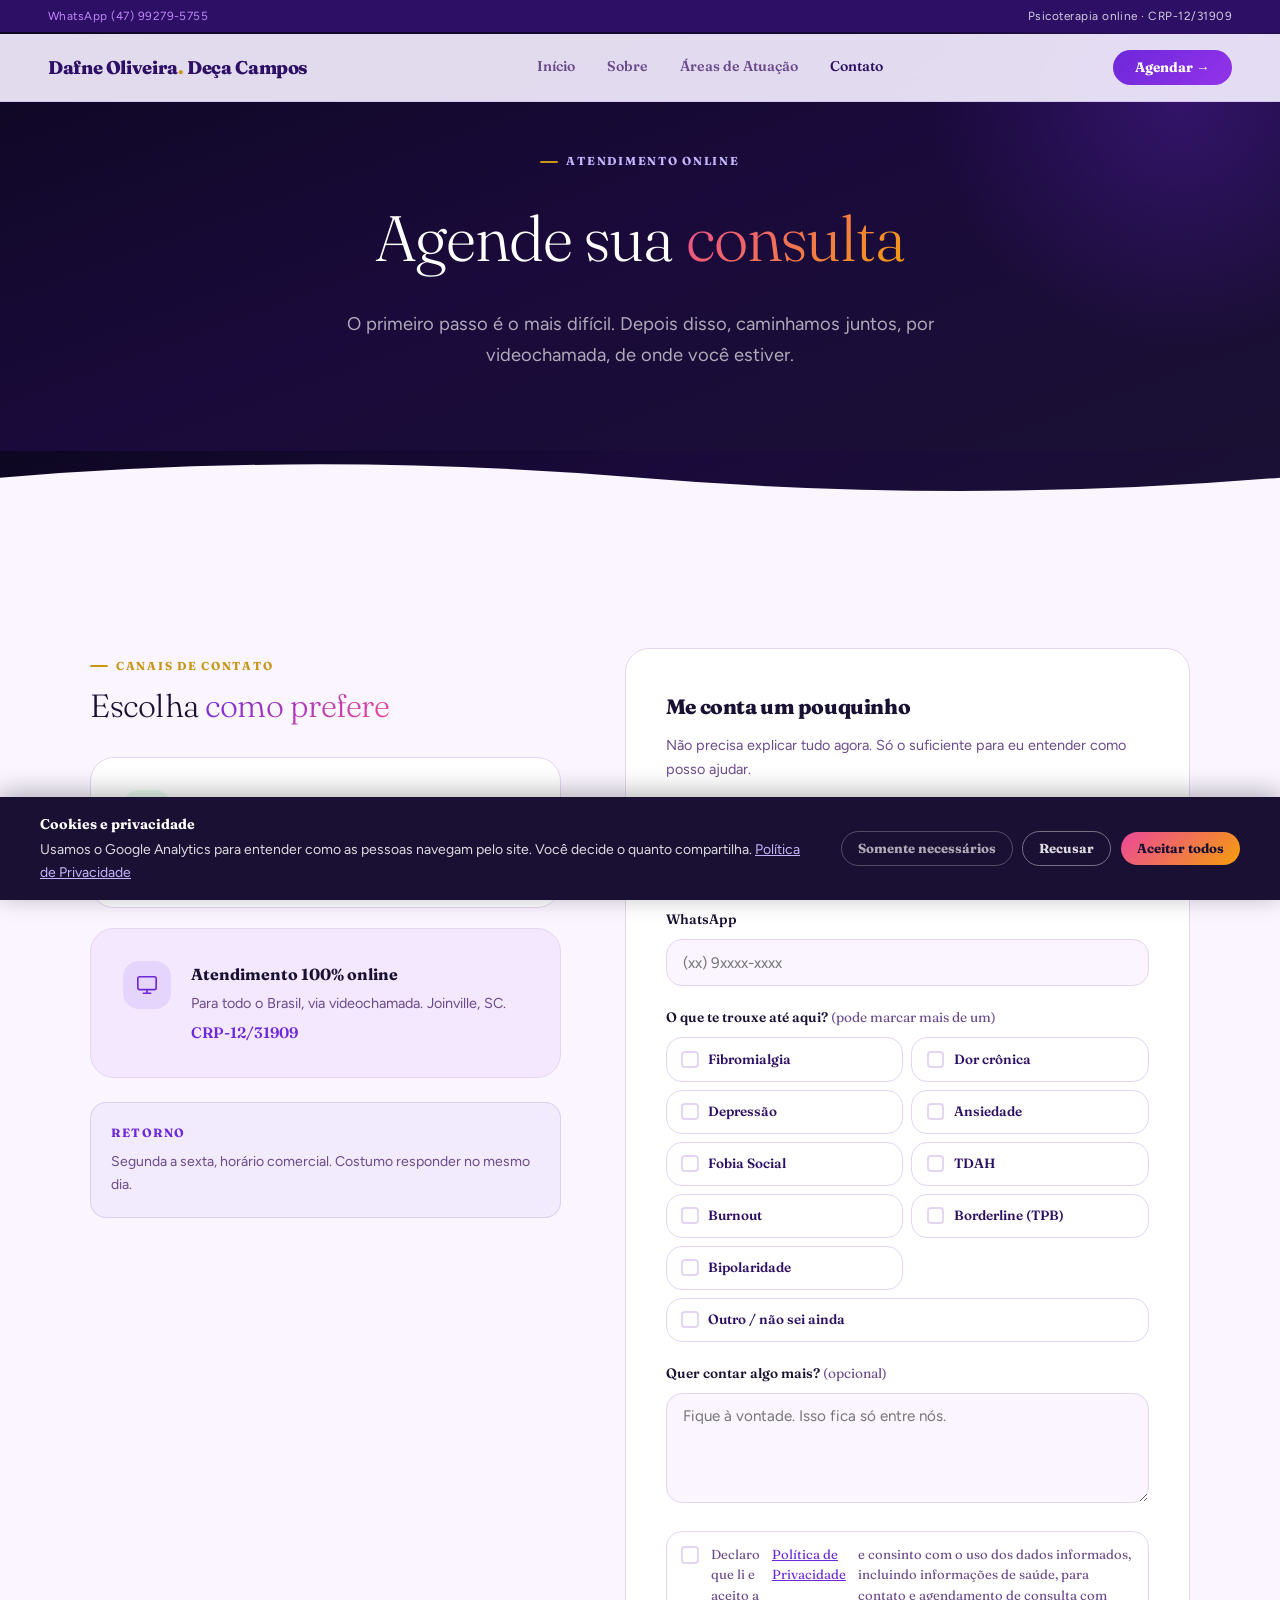
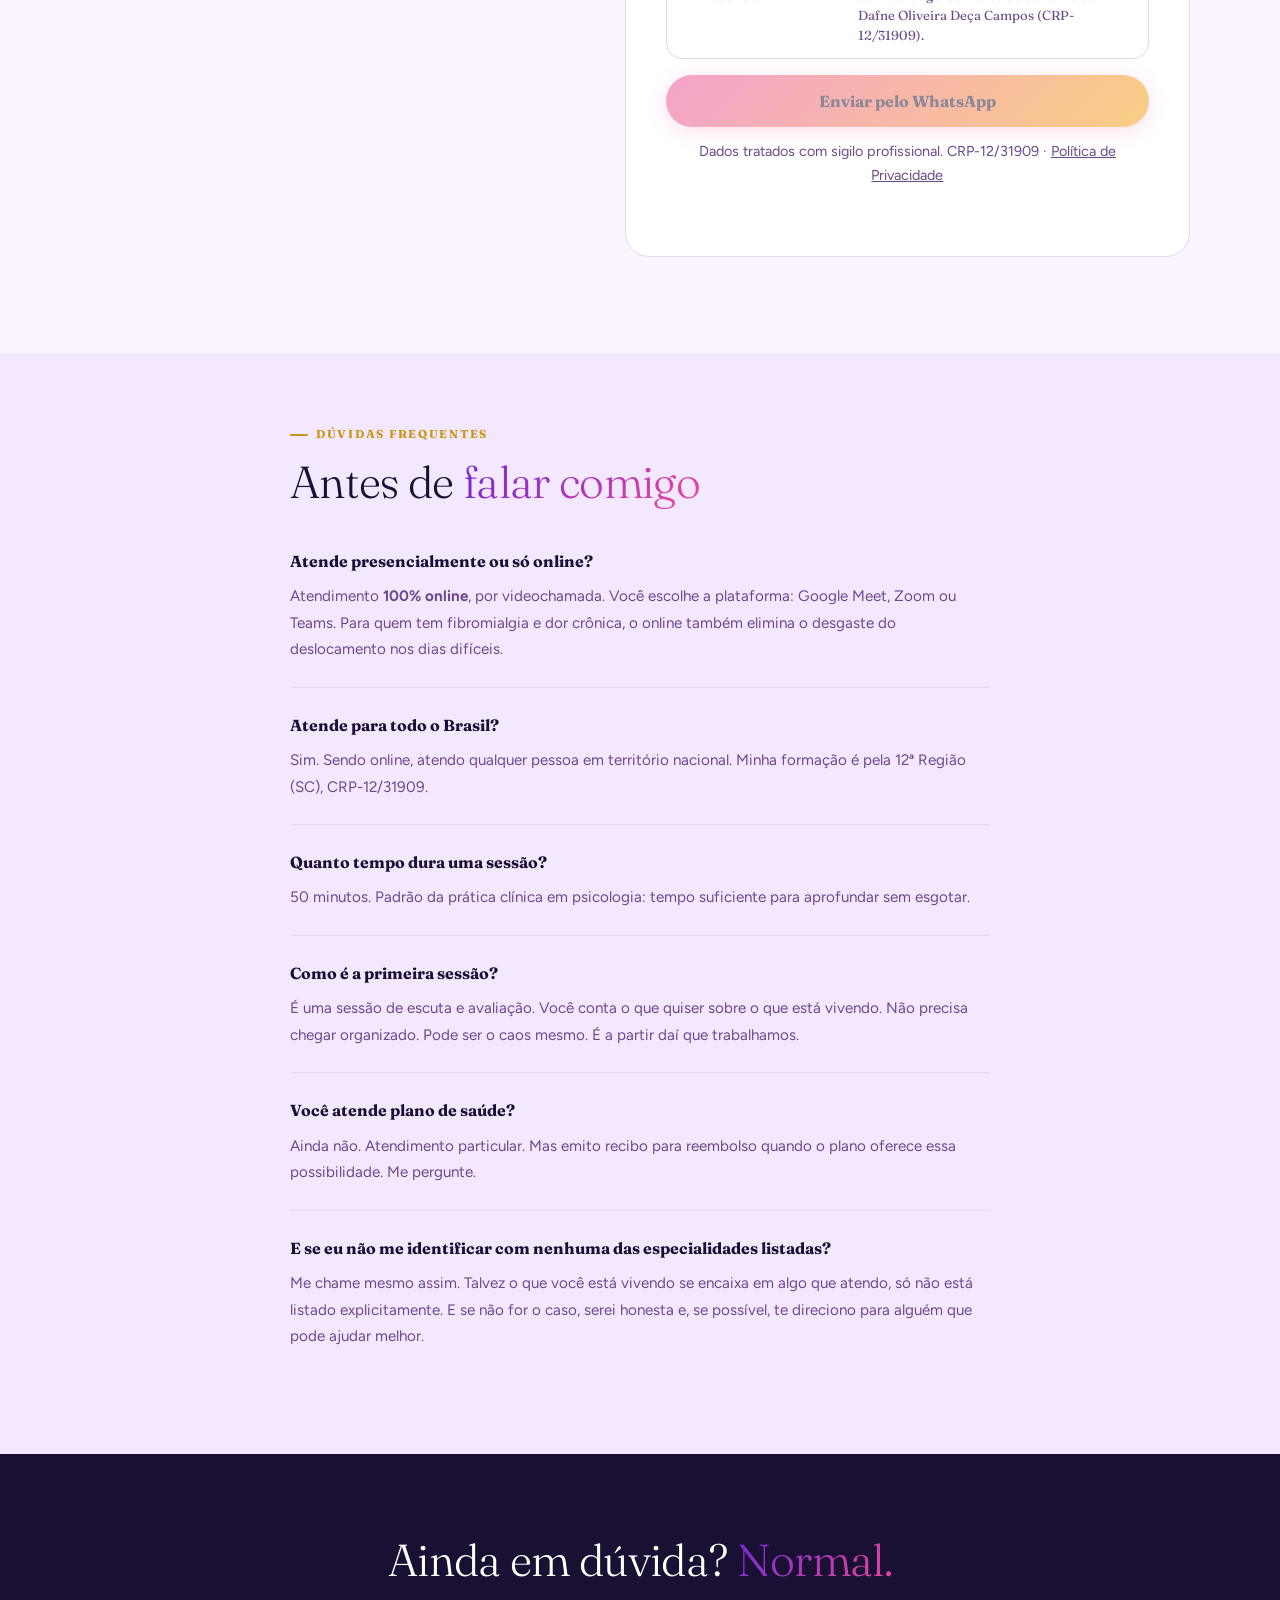
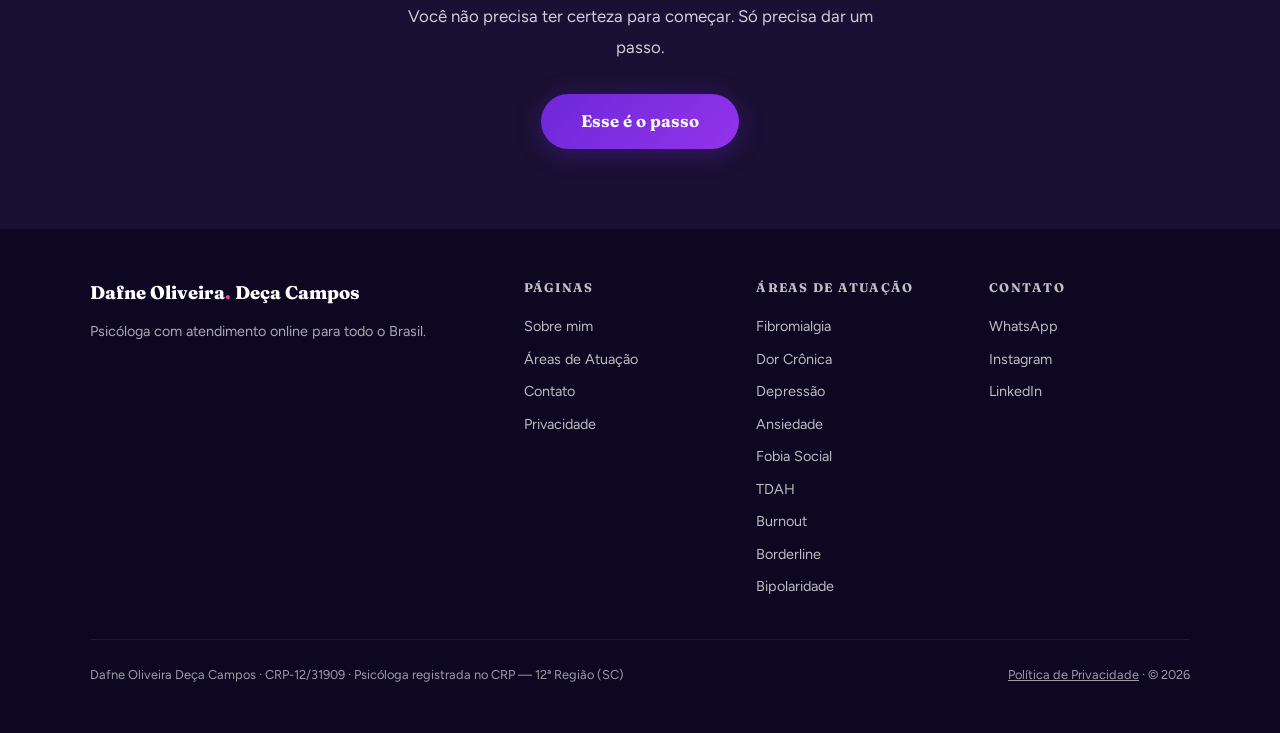
==== commit 4c70bc75: "fix: topbar WhatsApp à esquerda, CRP à direita — todas as páginas" ====
--- a/contato.html
+++ b/contato.html
@@ -299,6 +299,10 @@
 <body>
 <a href="#main-content" class="skip-link">Pular para o conteúdo principal</a>
 
+<div class="topbar">
+  <a href="https://wa.me/5547992795755">WhatsApp (47) 99279-5755</a>
+  <span>Psicoterapia online · CRP-12/31909</span>
+</div>
 <nav>
   <a href="index.html" class="nav-logo">Dafne Oliveira<span>.</span> Deça Campos</a>
   <button class="nav-hamburger" aria-label="Menu" onclick="this.closest('nav').classList.toggle('nav-open')"><span></span><span></span><span></span></button>
--- a/css/style.css
+++ b/css/style.css
@@ -86,8 +86,21 @@
 
 /* ─── NAV ─── */
 .nav-mobile-cta { display: none; }
+/* ── TOPBAR ─────────────────────────────────────────────── */
+.topbar {
+  position: fixed; top: 0; left: 0; right: 0; z-index: 101;
+  background: #2D1065;
+  color: rgba(255,255,255,0.78);
+  font-size: 0.74rem; letter-spacing: 0.04em;
+  padding: 0.38rem 3rem;
+  display: flex; justify-content: space-between; align-items: center;
+}
+.topbar a { color: #C084FC; text-decoration: none; transition: color 0.2s; }
+.topbar a:hover { color: #fff; }
+@media (max-width: 768px) { .topbar { display: none; } }
+
 nav {
-  position: fixed; top: 0; left: 0; right: 0; z-index: 100;
+  position: fixed; top: 34px; left: 0; right: 0; z-index: 100;
   display: flex; justify-content: space-between; align-items: center;
   padding: 1rem 3rem;
   background: rgba(245, 238, 255, 0.92);
@@ -147,10 +160,16 @@
 .section-inner { max-width: 1100px; margin: 0 auto; }
 .section-tag {
   font-family: var(--f-heading); font-weight: 700; font-size: 0.72rem;
-  letter-spacing: 0.15em; text-transform: uppercase; color: var(--c-violet);
-  margin-bottom: 0.75rem; display: block;
-}
-.section-dark .section-tag { color: #C4B5FD; }
+  letter-spacing: 0.15em; text-transform: uppercase; color: var(--c-gold);
+  margin-bottom: 0.75rem; display: inline-flex; align-items: center; gap: 0.5rem;
+}
+.section-tag::before {
+  content: '';
+  display: inline-block; width: 18px; height: 2px;
+  background: var(--c-gold); border-radius: 2px; flex-shrink: 0;
+}
+.section-dark .section-tag { color: #E5B830; }
+.section-dark .section-tag::before { background: #E5B830; }
 .section-title {
   font-family: var(--f-heading); font-weight: 300;
   font-size: clamp(1.9rem, 3.5vw, 2.8rem);
@@ -269,7 +288,7 @@
 /* ─── RESPONSIVE — TABLET / MOBILE ─── */
 @media (max-width: 900px) {
   /* NAV — mantém position:fixed; dropdown é absolute relativo ao nav fixo */
-  nav { padding: 0.9rem 1.5rem; overflow: visible; }
+  nav { padding: 0.9rem 1.5rem; overflow: visible; top: 0; }
   .nav-logo { font-size: 0.95rem; min-width: 0; overflow: hidden; text-overflow: ellipsis; white-space: nowrap; flex: 1; }
   .nav-hamburger { display: flex; flex-shrink: 0; margin-left: 0.75rem; }
   .nav-cta { display: none; }
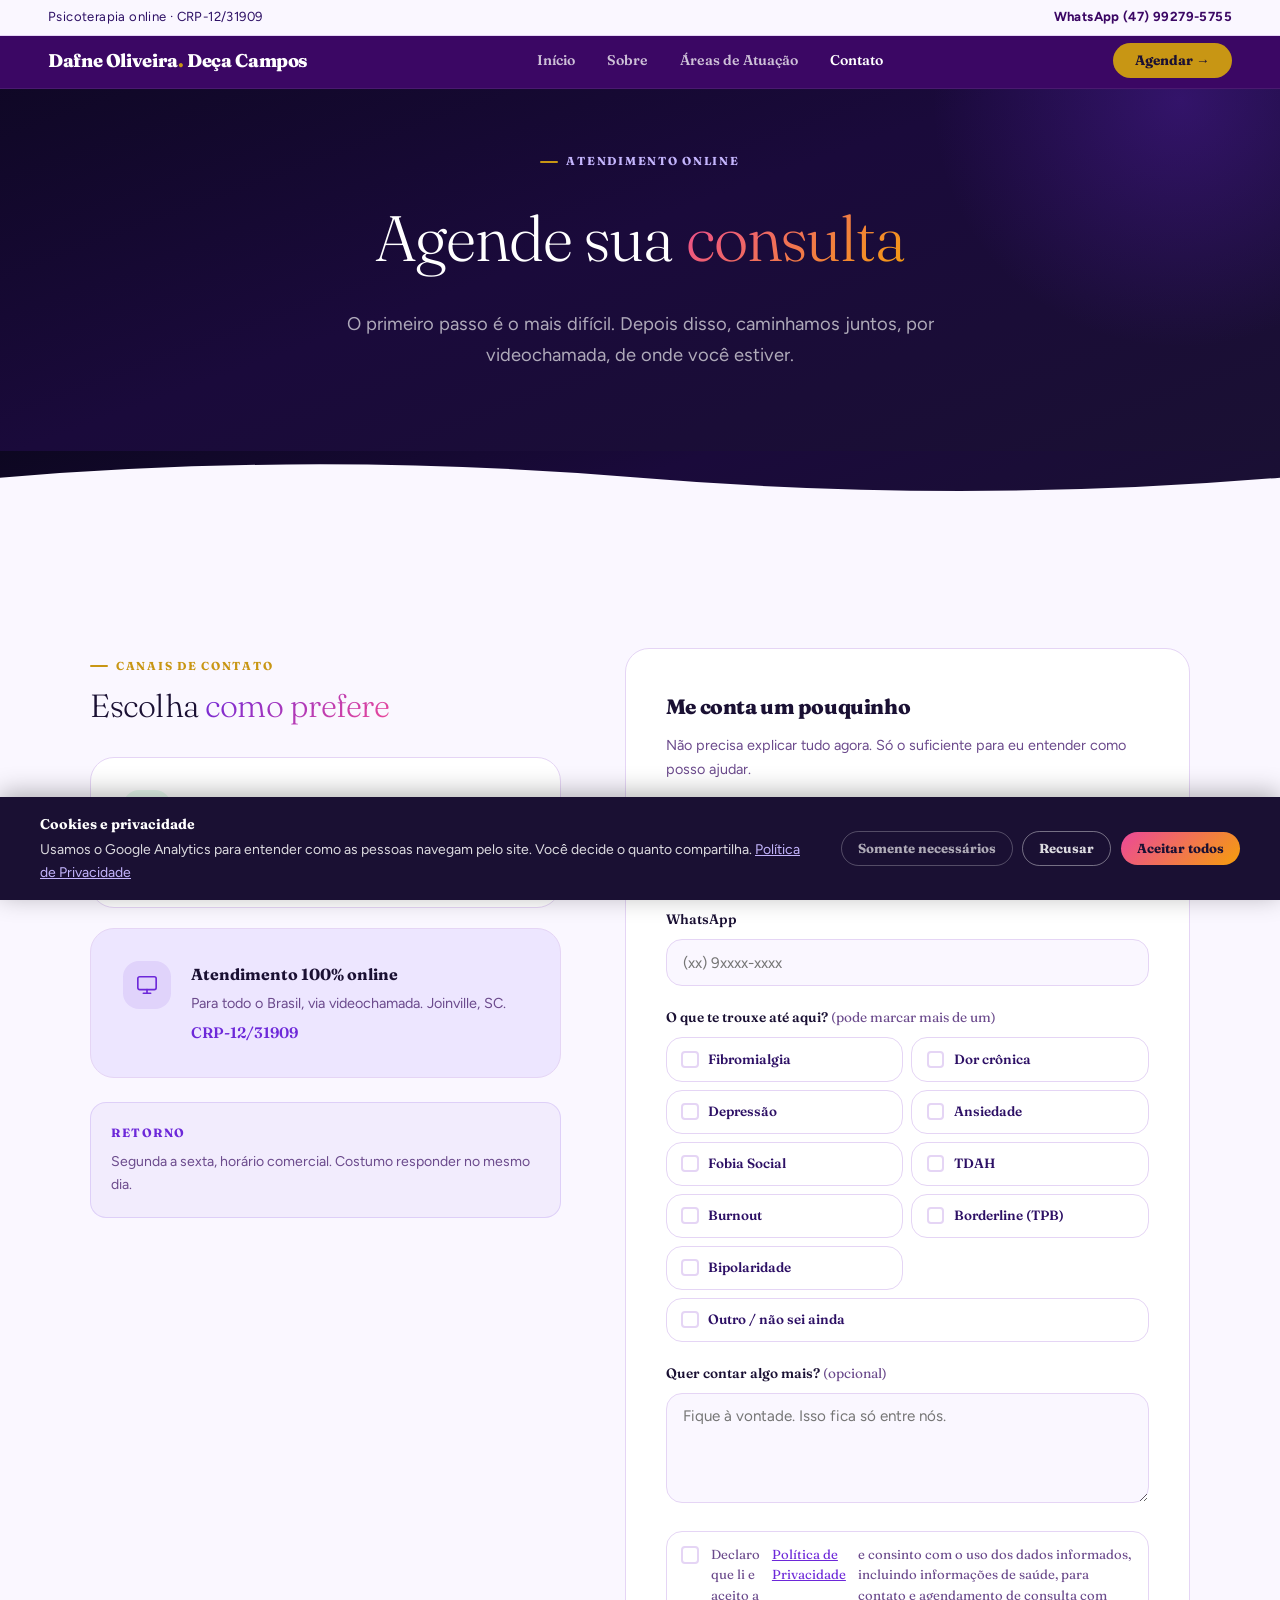
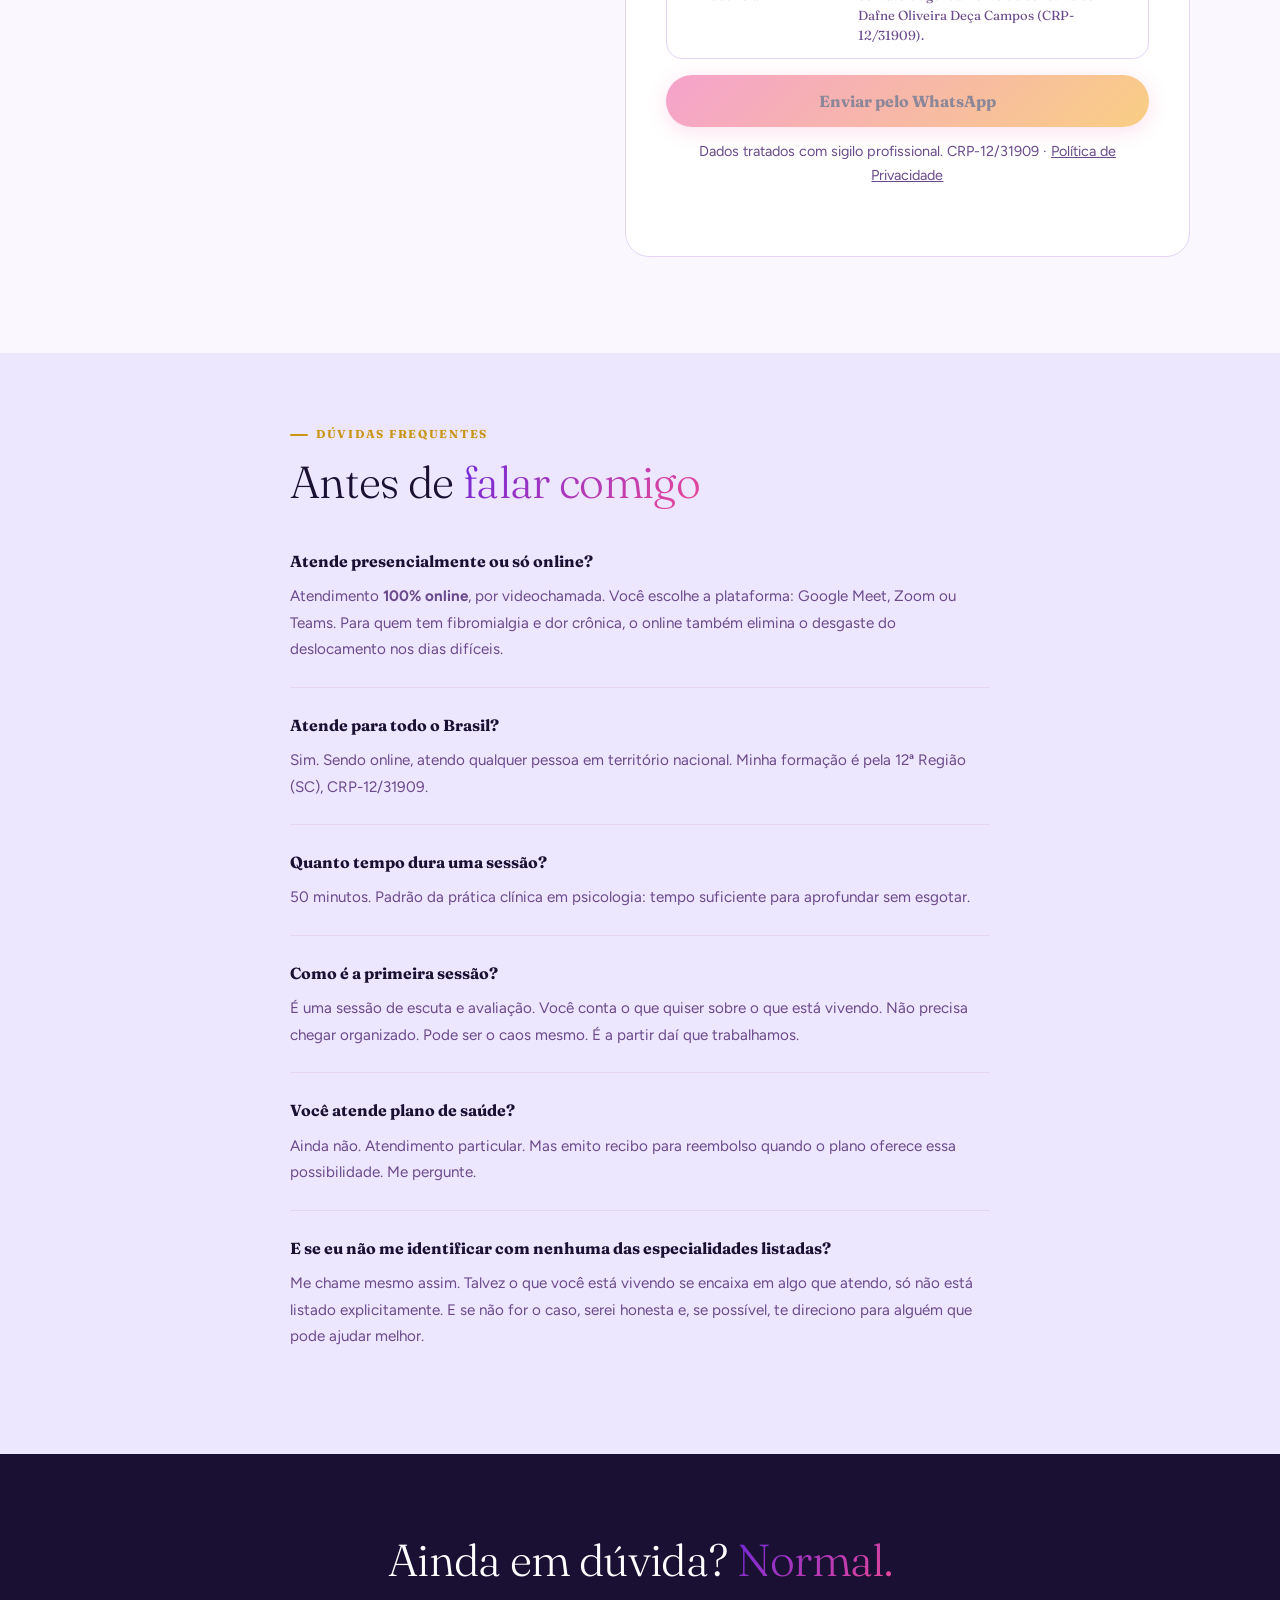
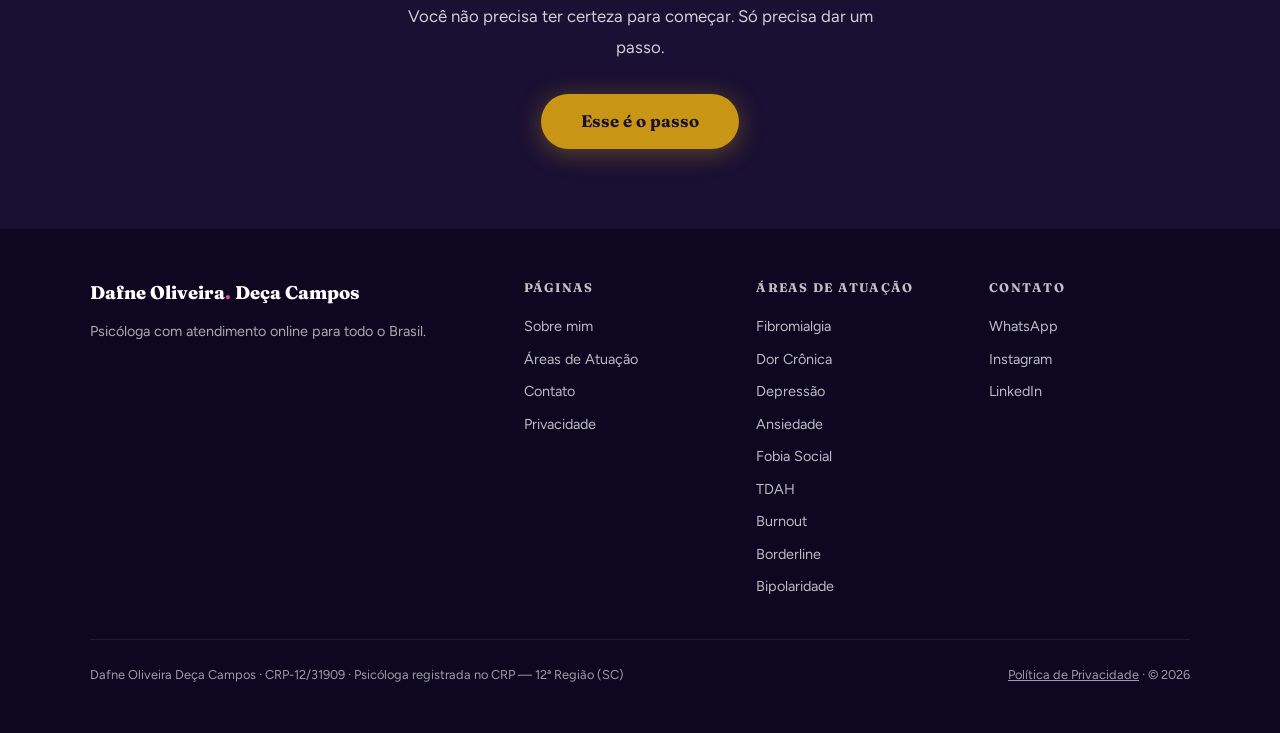
==== commit 84d5381e: "fix: topbar — CRP/psicoterapia à esquerda, WhatsApp à direita (todas as páginas)" ====
--- a/contato.html
+++ b/contato.html
@@ -300,8 +300,8 @@
 <a href="#main-content" class="skip-link">Pular para o conteúdo principal</a>
 
 <div class="topbar">
+  <span>Psicoterapia online · CRP-12/31909</span>
   <a href="https://wa.me/5547992795755">WhatsApp (47) 99279-5755</a>
-  <span>Psicoterapia online · CRP-12/31909</span>
 </div>
 <nav>
   <a href="index.html" class="nav-logo">Dafne Oliveira<span>.</span> Deça Campos</a>
--- a/css/style.css
+++ b/css/style.css
@@ -12,8 +12,8 @@
 
   /* CORES NEUTRAS */
   --c-dark:     #1A1033;   /* fundo escuro */
-  --c-bg:       #FAF5FF;   /* fundo claro lavanda */
-  --c-surface:  #F3E8FF;   /* superfície de cards */
+  --c-bg:       #FAF7FF;   /* fundo lavanda quase branco */
+  --c-surface:  #EDE6FF;   /* superfície de cards lavanda suave */
   --c-text:     #2D1065;   /* texto principal roxo escuro */
   --c-muted:    #6B4A8C;   /* texto secundário */
   --c-border:   #E5D5F5;   /* bordas */
@@ -89,45 +89,45 @@
 /* ── TOPBAR ─────────────────────────────────────────────── */
 .topbar {
   position: fixed; top: 0; left: 0; right: 0; z-index: 101;
-  background: #2D1065;
-  color: rgba(255,255,255,0.78);
-  font-size: 0.74rem; letter-spacing: 0.04em;
-  padding: 0.38rem 3rem;
+  background: var(--c-bg);
+  color: var(--c-text);
+  font-size: 0.82rem; letter-spacing: 0.03em;
+  padding: 0.4rem 3rem;
   display: flex; justify-content: space-between; align-items: center;
-}
-.topbar a { color: #C084FC; text-decoration: none; transition: color 0.2s; }
-.topbar a:hover { color: #fff; }
-@media (max-width: 768px) { .topbar { display: none; } }
+  border-bottom: 1px solid var(--c-border);
+}
+.topbar a { color: #3B0764; text-decoration: none; transition: color 0.2s; font-weight: 700; }
+.topbar a:hover { color: var(--c-violet); }
+@media (max-width: 900px) { .topbar { display: none; } }
 
 nav {
-  position: fixed; top: 34px; left: 0; right: 0; z-index: 100;
+  position: fixed; top: 33px; left: 0; right: 0; z-index: 100;
   display: flex; justify-content: space-between; align-items: center;
-  padding: 1rem 3rem;
-  background: rgba(245, 238, 255, 0.92);
-  backdrop-filter: blur(12px);
-  border-bottom: 1px solid rgba(109,40,217,0.12);
+  padding: 0.65rem 3rem;
+  background: #3B0764;
+  border-bottom: 1px solid rgba(255,255,255,0.08);
 }
 .nav-logo {
   font-family: var(--f-heading); font-weight: 800; font-size: 1.15rem;
-  color: #2D1065; text-decoration: none; letter-spacing: -0.02em;
+  color: #fff; text-decoration: none; letter-spacing: -0.02em;
 }
 .nav-logo span { color: var(--c-gold); }
 .nav-links { display: flex; align-items: center; gap: 2rem; }
 .nav-links a {
   font-family: var(--f-heading); font-size: 0.88rem; font-weight: 600;
-  color: #6B4A8C; text-decoration: none;
+  color: rgba(255,255,255,0.75); text-decoration: none;
   transition: color 0.2s;
 }
-.nav-links a:hover, .nav-links a.active { color: #2D1065; }
+.nav-links a:hover, .nav-links a.active { color: #fff; }
 .nav-cta {
-  background: var(--g-primary); color: var(--c-white);
+  background: var(--c-gold); color: #1A1033;
   padding: 0.55rem 1.4rem; border-radius: var(--r-xl);
   text-decoration: none; font-family: var(--f-heading);
   font-weight: 700; font-size: 0.85rem;
   transition: opacity 0.2s, transform 0.2s;
   white-space: nowrap;
 }
-.nav-cta:hover { opacity: 0.9; transform: translateY(-1px); }
+.nav-cta:hover { opacity: 0.88; transform: translateY(-1px); }
 
 /* ─── BOTÕES ─── */
 .btn {
@@ -139,18 +139,18 @@
 }
 .btn:hover { transform: translateY(-2px); }
 .btn-primary {
-  background: var(--g-primary); color: var(--c-white);
-  box-shadow: 0 4px 24px rgba(109,40,217,0.35);
-}
-.btn-primary:hover { box-shadow: 0 8px 32px rgba(109,40,217,0.5); }
+  background: var(--c-gold); color: #1A1033;
+  box-shadow: 0 4px 24px rgba(200,150,20,0.40);
+}
+.btn-primary:hover { box-shadow: 0 8px 32px rgba(200,150,20,0.55); }
 .btn-outline {
   background: transparent; border: 2px solid rgba(45,16,101,0.3);
   color: #2D1065;
 }
 .btn-outline:hover { border-color: rgba(45,16,101,0.6); }
 .btn-violet {
-  background: var(--g-primary); color: var(--c-white);
-  box-shadow: 0 4px 20px rgba(109,40,217,0.4);
+  background: var(--c-gold); color: #1A1033;
+  box-shadow: 0 4px 20px rgba(200,150,20,0.40);
 }
 .btn-sm { padding: 0.65rem 1.4rem; font-size: 0.9rem; }
 
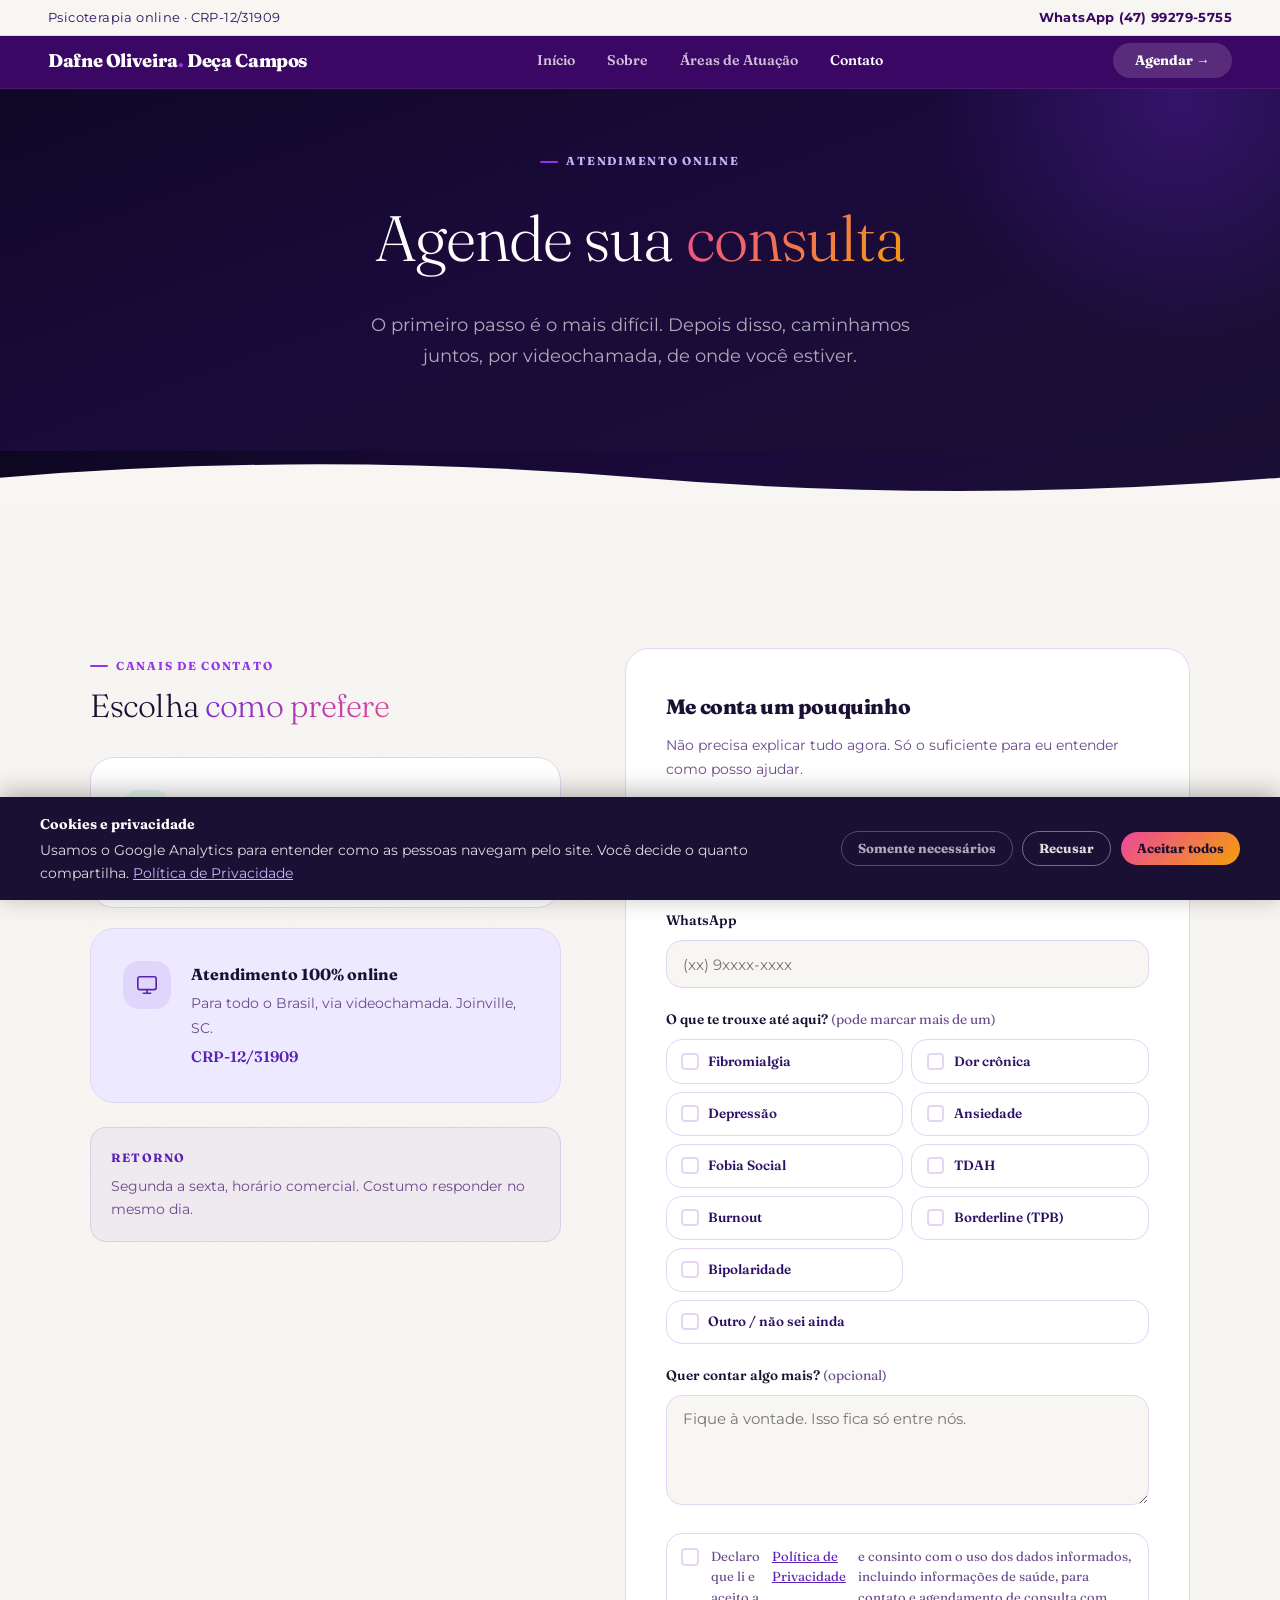
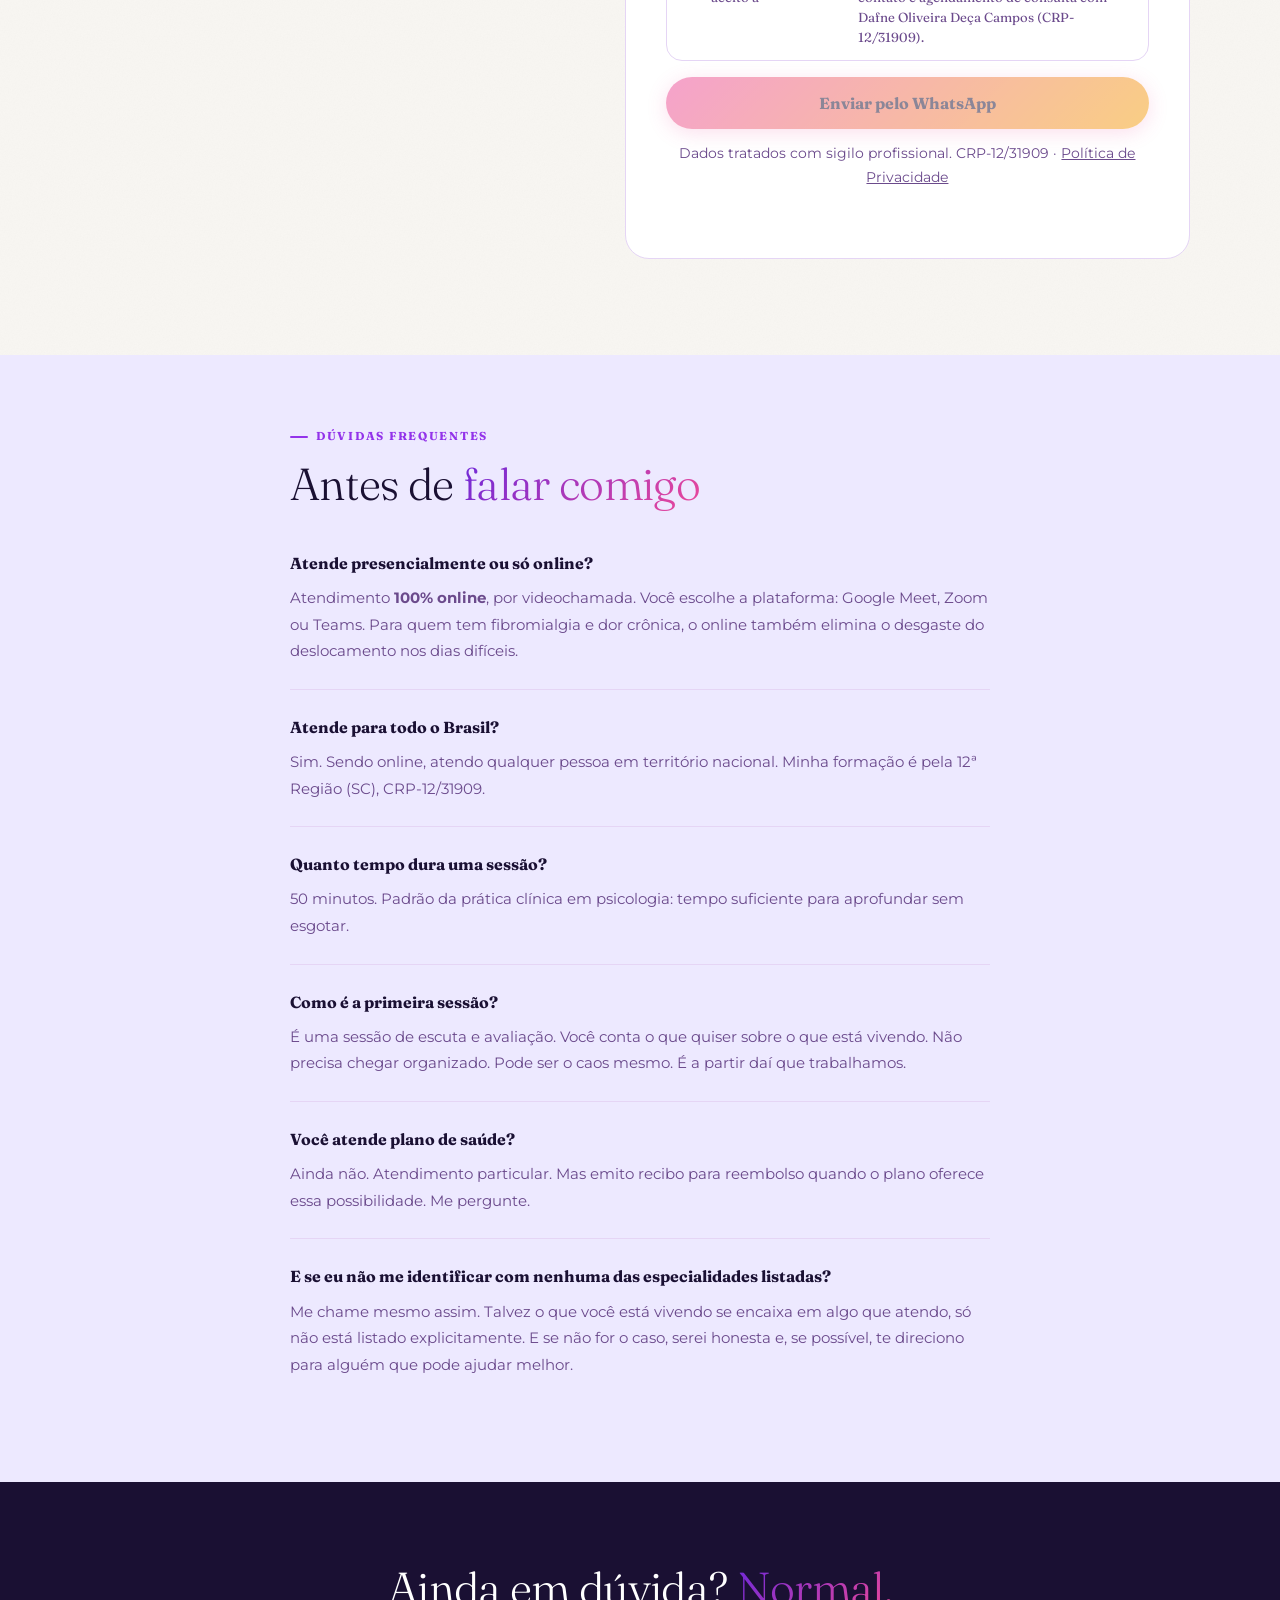
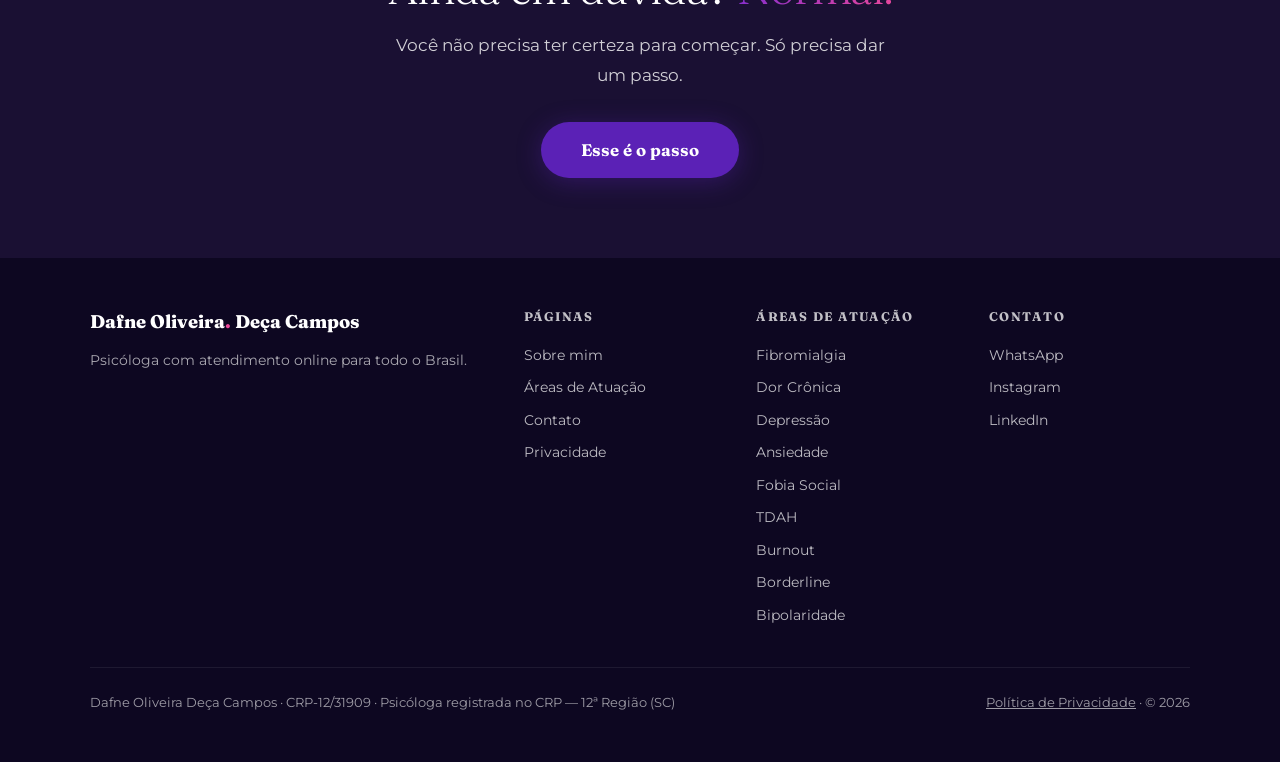
==== commit d19a6531: "feat: troca Figtree por Montserrat em todos os HTMLs e no CSS" ====
--- a/contato.html
+++ b/contato.html
@@ -181,8 +181,8 @@
 </script>
   <link rel="preconnect" href="https://fonts.googleapis.com">
   <link rel="preconnect" href="https://fonts.gstatic.com" crossorigin>
-  <link rel="preload" as="style" href="https://fonts.googleapis.com/css2?family=Fraunces:opsz,wght@9..144,300;9..144,400&family=Figtree:wght@400;500;600&display=swap" onload="this.onload=null;this.rel='stylesheet'">
-  <noscript><link rel="stylesheet" href="https://fonts.googleapis.com/css2?family=Fraunces:opsz,wght@9..144,300;9..144,400&family=Figtree:wght@400;500;600&display=swap"></noscript>
+  <link rel="preload" as="style" href="https://fonts.googleapis.com/css2?family=Fraunces:opsz,wght@9..144,300;9..144,400&family=Montserrat:wght@400;500;600&display=swap" onload="this.onload=null;this.rel='stylesheet'">
+  <noscript><link rel="stylesheet" href="https://fonts.googleapis.com/css2?family=Fraunces:opsz,wght@9..144,300;9..144,400&family=Montserrat:wght@400;500;600&display=swap"></noscript>
   <link rel="stylesheet" href="css/style.css">
   <style>
     .contact-grid {
--- a/css/style.css
+++ b/css/style.css
@@ -5,23 +5,23 @@
    ═══════════════════════════════════════════════════════════ */
 :root {
   /* CORES PRINCIPAIS */
-  --c-violet:   #6D28D9;   /* autoridade, profundidade, ciência */
+  --c-violet:   #5B21B6;   /* roxo fibromialgia */
   --c-pink:     #EC4899;   /* calor, conexão, humanidade */
   --c-emerald:  #059669;   /* saúde, crescimento, esperança */
   --c-amber:    #F59E0B;   /* energia, atenção, destaque */
 
   /* CORES NEUTRAS */
   --c-dark:     #1A1033;   /* fundo escuro */
-  --c-bg:       #FAF7FF;   /* fundo lavanda quase branco */
-  --c-surface:  #EDE6FF;   /* superfície de cards lavanda suave */
+  --c-bg:       #F8F6F2;   /* branco gelo — papel */
+  --c-surface:  #EDE9FF;   /* lilás suave para cards */
   --c-text:     #2D1065;   /* texto principal roxo escuro */
   --c-muted:    #6B4A8C;   /* texto secundário */
   --c-border:   #E5D5F5;   /* bordas */
   --c-white:    #FFFFFF;
-  --c-gold:     #C89614;   /* dourado dos posts */
+  --c-gold:     #9333EA;   /* roxo destaque (era dourado) */
 
   /* GRADIENTES */
-  --g-primary:  linear-gradient(135deg, #6D28D9 0%, #9333EA 100%);
+  --g-primary:  linear-gradient(135deg, #5B21B6 0%, #7C3AED 100%);
   --g-warm:     linear-gradient(135deg, #EC4899 0%, #F59E0B 100%);
   --g-cool:     linear-gradient(135deg, #6D28D9 0%, #EC4899 100%);
   --g-dark:     linear-gradient(160deg, #1A1033 0%, #0D0721 100%);
@@ -29,7 +29,7 @@
 
   /* TIPOGRAFIA */
   --f-heading:  'Fraunces', Georgia, serif;
-  --f-body:     'Figtree', system-ui, sans-serif;
+  --f-body:     'Montserrat', system-ui, sans-serif;
 
   /* ESPAÇAMENTO */
   --r-sm:  8px;
@@ -48,7 +48,8 @@
 html { scroll-behavior: smooth; }
 body {
   font-family: var(--f-body);
-  background: var(--c-bg);
+  background-color: var(--c-bg);
+  background-image: url("data:image/svg+xml,%3Csvg xmlns='http://www.w3.org/2000/svg' width='200' height='200'%3E%3Cfilter id='n'%3E%3CfeTurbulence type='fractalNoise' baseFrequency='0.72' numOctaves='4' stitchTiles='stitch'/%3E%3CfeColorMatrix type='saturate' values='0'/%3E%3C/filter%3E%3Crect width='200' height='200' filter='url(%23n)' opacity='0.038'/%3E%3C/svg%3E");
   color: var(--c-text);
   line-height: 1.7;
   overflow-x: hidden;
@@ -120,11 +121,12 @@
 }
 .nav-links a:hover, .nav-links a.active { color: #fff; }
 .nav-cta {
-  background: var(--c-gold); color: #1A1033;
+  background: rgba(255,255,255,0.15); color: #fff;
+  border: 1px solid rgba(255,255,255,0.35);
   padding: 0.55rem 1.4rem; border-radius: var(--r-xl);
   text-decoration: none; font-family: var(--f-heading);
   font-weight: 700; font-size: 0.85rem;
-  transition: opacity 0.2s, transform 0.2s;
+  transition: opacity 0.2s, transform 0.2s, background 0.2s;
   white-space: nowrap;
 }
 .nav-cta:hover { opacity: 0.88; transform: translateY(-1px); }
@@ -139,18 +141,18 @@
 }
 .btn:hover { transform: translateY(-2px); }
 .btn-primary {
-  background: var(--c-gold); color: #1A1033;
-  box-shadow: 0 4px 24px rgba(200,150,20,0.40);
-}
-.btn-primary:hover { box-shadow: 0 8px 32px rgba(200,150,20,0.55); }
+  background: #5B21B6; color: #fff;
+  box-shadow: 0 4px 24px rgba(91,33,182,0.35);
+}
+.btn-primary:hover { box-shadow: 0 8px 32px rgba(91,33,182,0.50); }
 .btn-outline {
   background: transparent; border: 2px solid rgba(45,16,101,0.3);
   color: #2D1065;
 }
 .btn-outline:hover { border-color: rgba(45,16,101,0.6); }
 .btn-violet {
-  background: var(--c-gold); color: #1A1033;
-  box-shadow: 0 4px 20px rgba(200,150,20,0.40);
+  background: #5B21B6; color: #fff;
+  box-shadow: 0 4px 20px rgba(91,33,182,0.35);
 }
 .btn-sm { padding: 0.65rem 1.4rem; font-size: 0.9rem; }
 
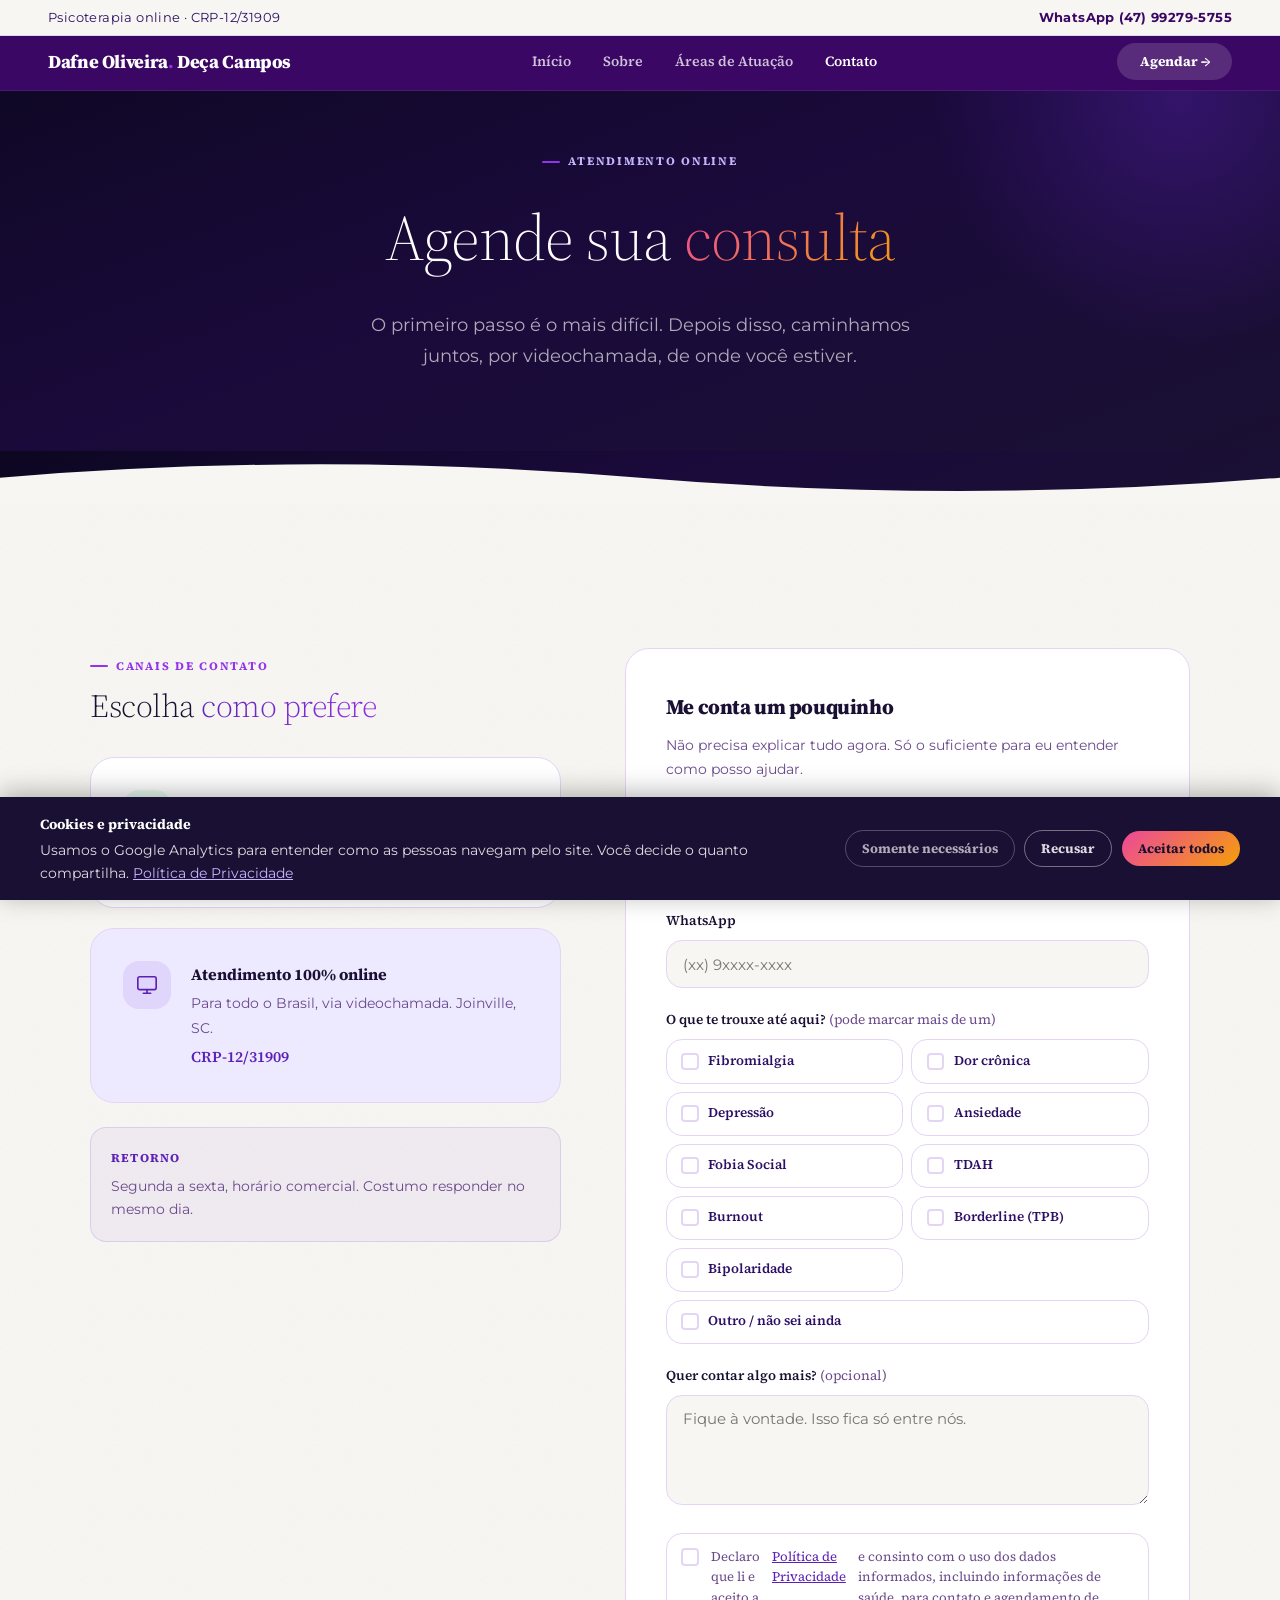
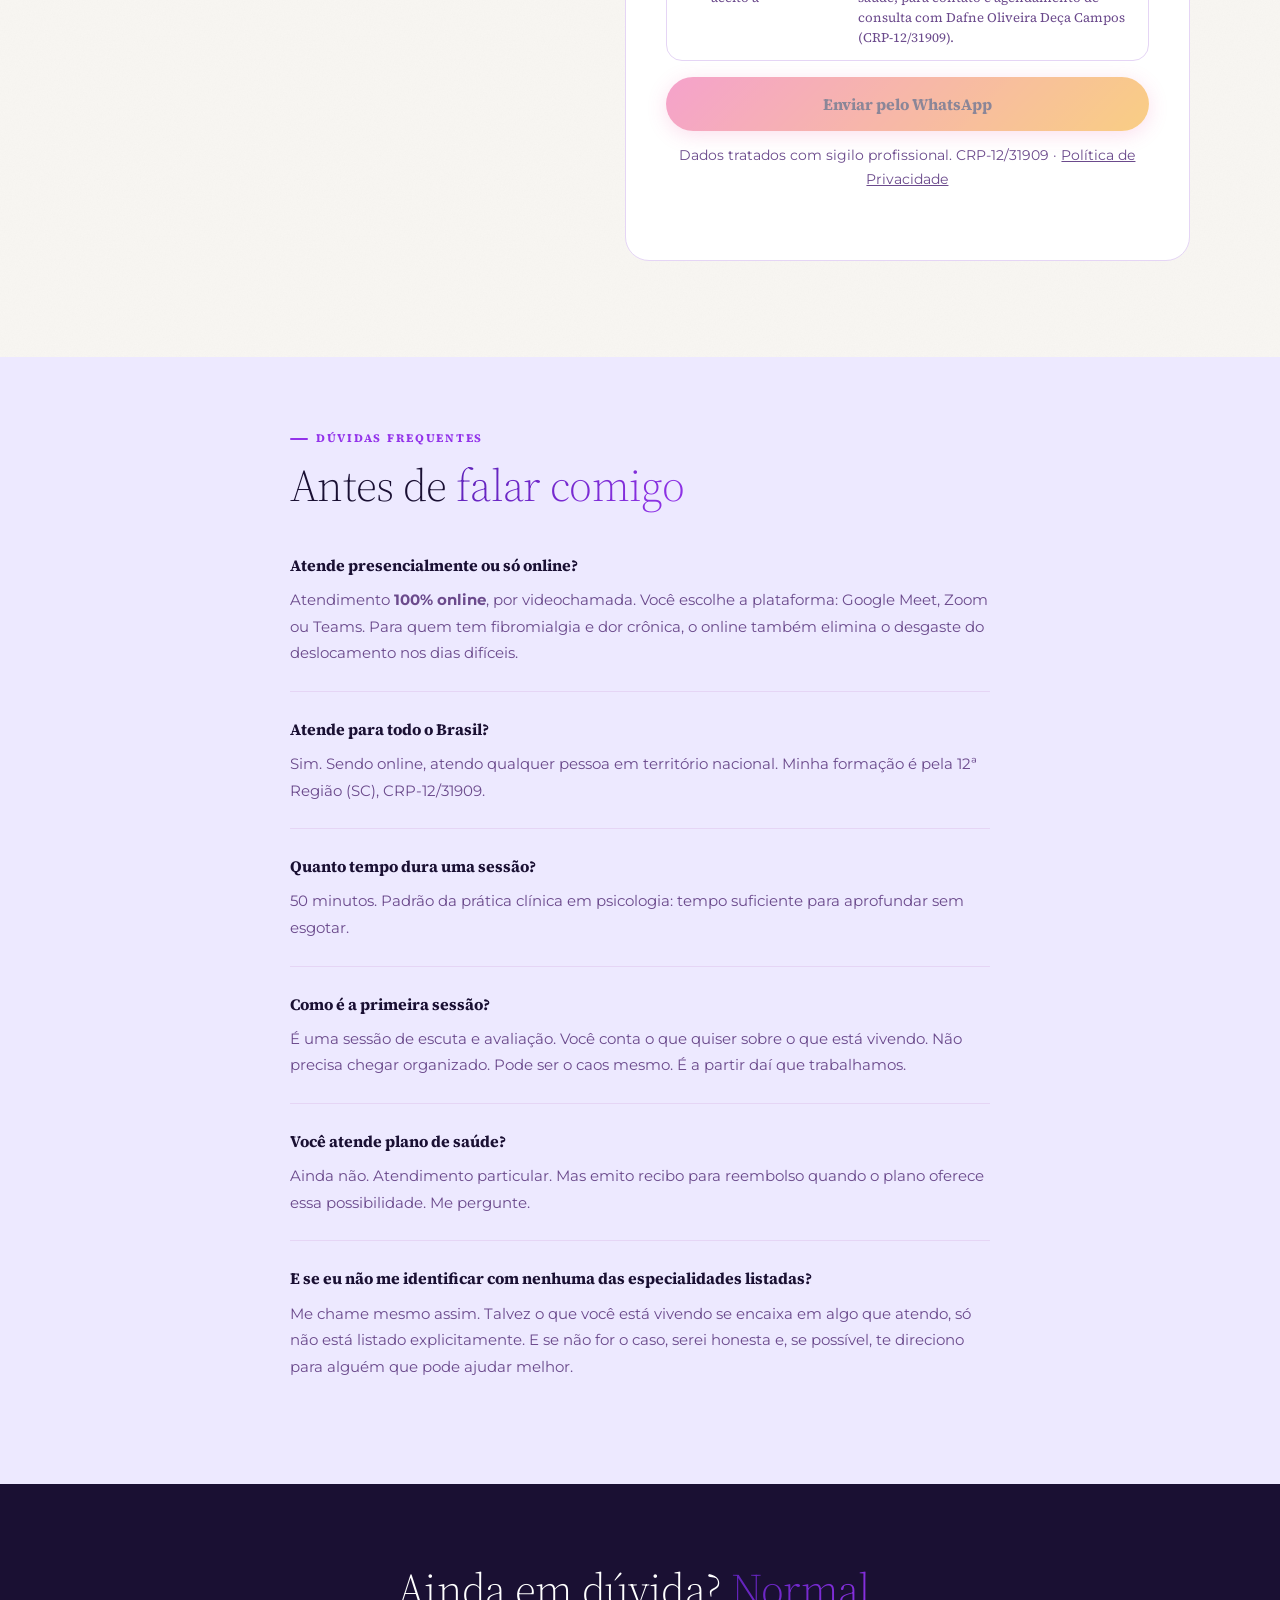
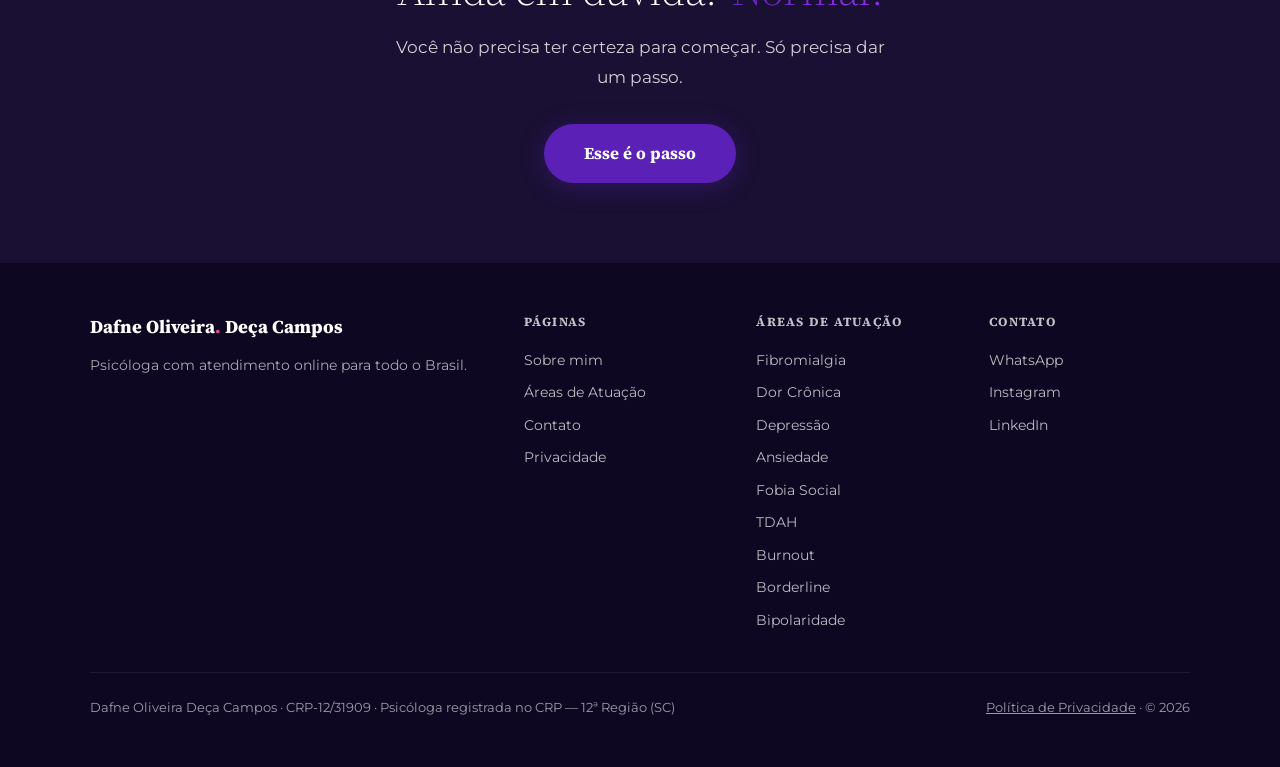
==== commit 07c2dd8e: "feat: troca Fraunces por Source Serif 4 em todos os HTMLs e CSS" ====
--- a/contato.html
+++ b/contato.html
@@ -181,8 +181,8 @@
 </script>
   <link rel="preconnect" href="https://fonts.googleapis.com">
   <link rel="preconnect" href="https://fonts.gstatic.com" crossorigin>
-  <link rel="preload" as="style" href="https://fonts.googleapis.com/css2?family=Fraunces:opsz,wght@9..144,300;9..144,400&family=Montserrat:wght@400;500;600&display=swap" onload="this.onload=null;this.rel='stylesheet'">
-  <noscript><link rel="stylesheet" href="https://fonts.googleapis.com/css2?family=Fraunces:opsz,wght@9..144,300;9..144,400&family=Montserrat:wght@400;500;600&display=swap"></noscript>
+  <link rel="preload" as="style" href="https://fonts.googleapis.com/css2?family=Source+Serif+4:opsz,wght@8..60,300;8..60,400;8..60,700;8..60,800&family=Montserrat:wght@400;500;600&display=swap" onload="this.onload=null;this.rel='stylesheet'">
+  <noscript><link rel="stylesheet" href="https://fonts.googleapis.com/css2?family=Source+Serif+4:opsz,wght@8..60,300;8..60,400;8..60,700;8..60,800&family=Montserrat:wght@400;500;600&display=swap"></noscript>
   <link rel="stylesheet" href="css/style.css">
   <style>
     .contact-grid {
--- a/css/style.css
+++ b/css/style.css
@@ -23,12 +23,12 @@
   /* GRADIENTES */
   --g-primary:  linear-gradient(135deg, #5B21B6 0%, #7C3AED 100%);
   --g-warm:     linear-gradient(135deg, #EC4899 0%, #F59E0B 100%);
-  --g-cool:     linear-gradient(135deg, #6D28D9 0%, #EC4899 100%);
+  --g-cool:     linear-gradient(135deg, #5B21B6 0%, #9333EA 100%);
   --g-dark:     linear-gradient(160deg, #1A1033 0%, #0D0721 100%);
   --g-hero:     linear-gradient(160deg, #0D0721 0%, #1A0A3B 50%, #1A1033 100%);
 
   /* TIPOGRAFIA */
-  --f-heading:  'Fraunces', Georgia, serif;
+  --f-heading:  'Source Serif 4', Georgia, serif;
   --f-body:     'Montserrat', system-ui, sans-serif;
 
   /* ESPAÇAMENTO */
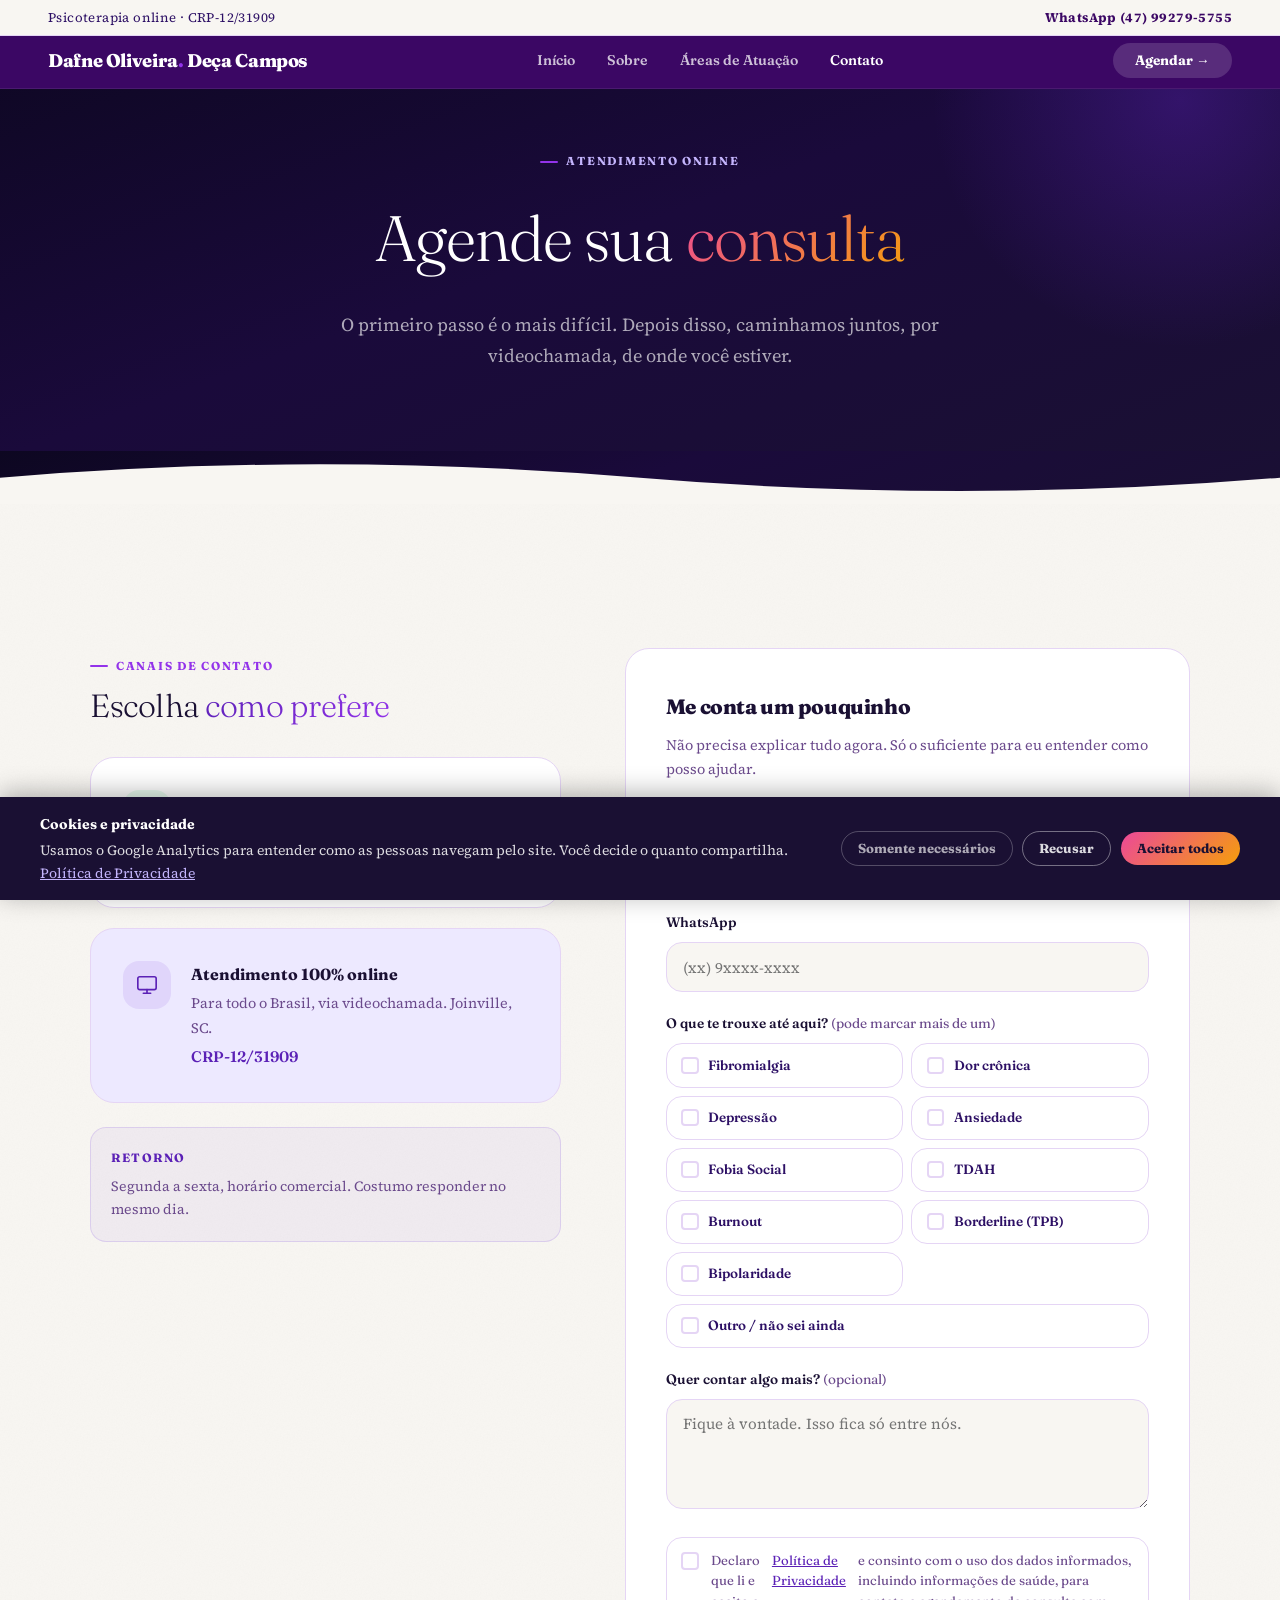
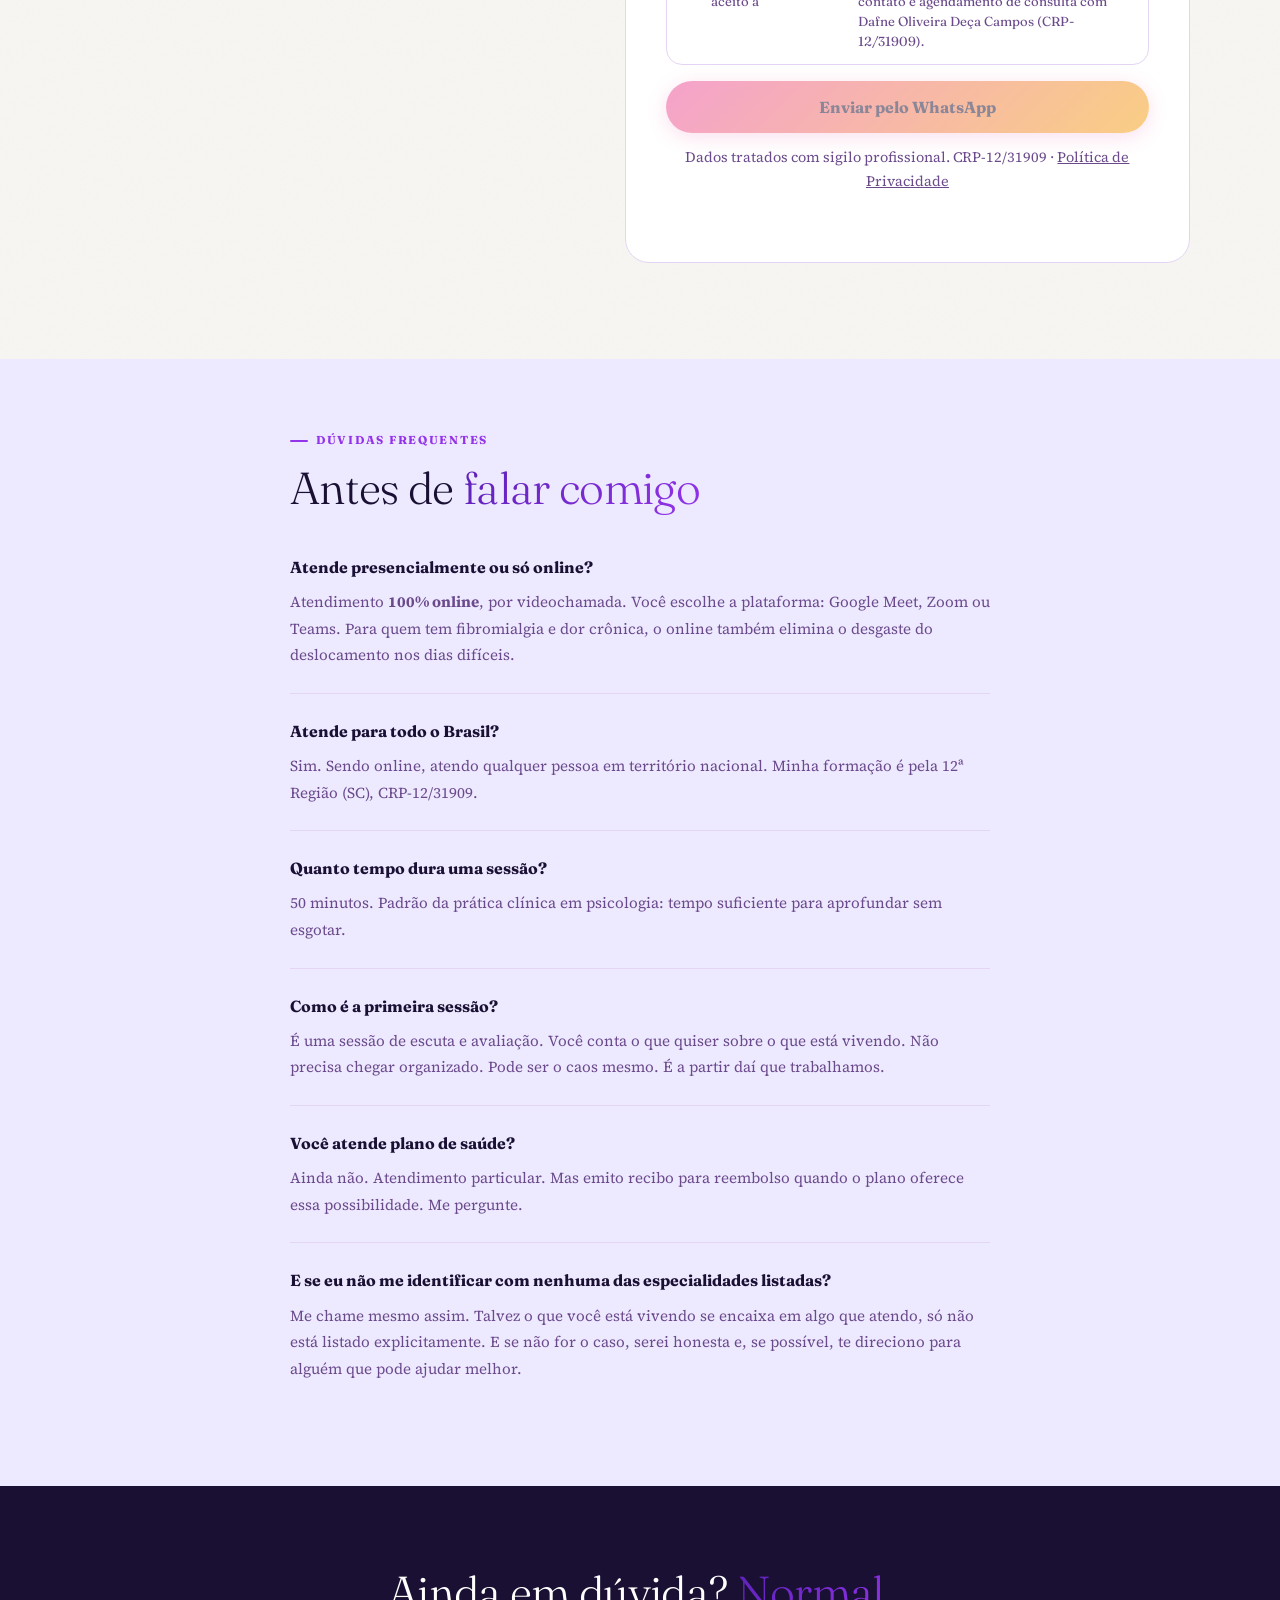
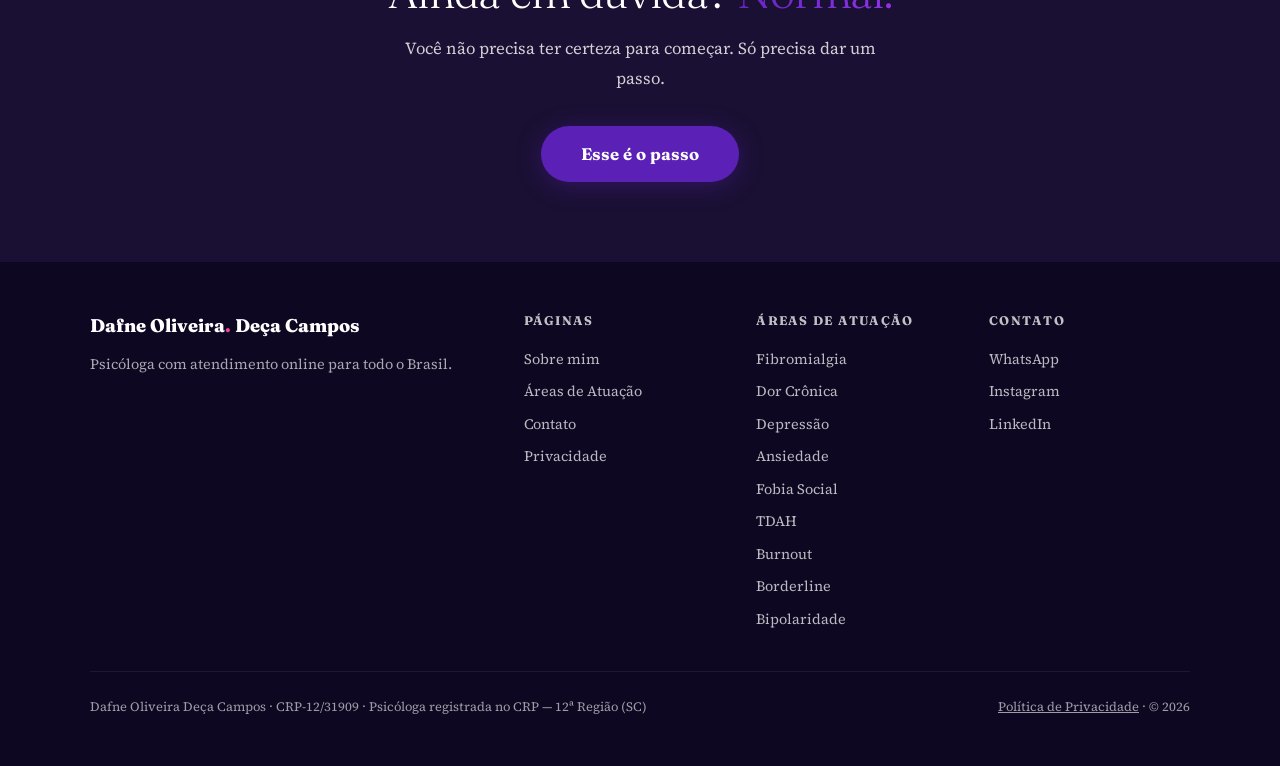
==== commit cd885ee8: "fix: Fraunces nos títulos, Source Serif 4 nos textos menores" ====
--- a/contato.html
+++ b/contato.html
@@ -181,8 +181,8 @@
 </script>
   <link rel="preconnect" href="https://fonts.googleapis.com">
   <link rel="preconnect" href="https://fonts.gstatic.com" crossorigin>
-  <link rel="preload" as="style" href="https://fonts.googleapis.com/css2?family=Source+Serif+4:opsz,wght@8..60,300;8..60,400;8..60,700;8..60,800&family=Montserrat:wght@400;500;600&display=swap" onload="this.onload=null;this.rel='stylesheet'">
-  <noscript><link rel="stylesheet" href="https://fonts.googleapis.com/css2?family=Source+Serif+4:opsz,wght@8..60,300;8..60,400;8..60,700;8..60,800&family=Montserrat:wght@400;500;600&display=swap"></noscript>
+  <link rel="preload" as="style" href="https://fonts.googleapis.com/css2?family=Fraunces:opsz,wght@9..144,300;9..144,400&family=Source+Serif+4:opsz,wght@8..60,300;8..60,400;8..60,600&display=swap" onload="this.onload=null;this.rel='stylesheet'">
+  <noscript><link rel="stylesheet" href="https://fonts.googleapis.com/css2?family=Fraunces:opsz,wght@9..144,300;9..144,400&family=Source+Serif+4:opsz,wght@8..60,300;8..60,400;8..60,600&display=swap"></noscript>
   <link rel="stylesheet" href="css/style.css">
   <style>
     .contact-grid {
--- a/css/style.css
+++ b/css/style.css
@@ -28,8 +28,8 @@
   --g-hero:     linear-gradient(160deg, #0D0721 0%, #1A0A3B 50%, #1A1033 100%);
 
   /* TIPOGRAFIA */
-  --f-heading:  'Source Serif 4', Georgia, serif;
-  --f-body:     'Montserrat', system-ui, sans-serif;
+  --f-heading:  'Fraunces', Georgia, serif;
+  --f-body:     'Source Serif 4', Georgia, serif;
 
   /* ESPAÇAMENTO */
   --r-sm:  8px;
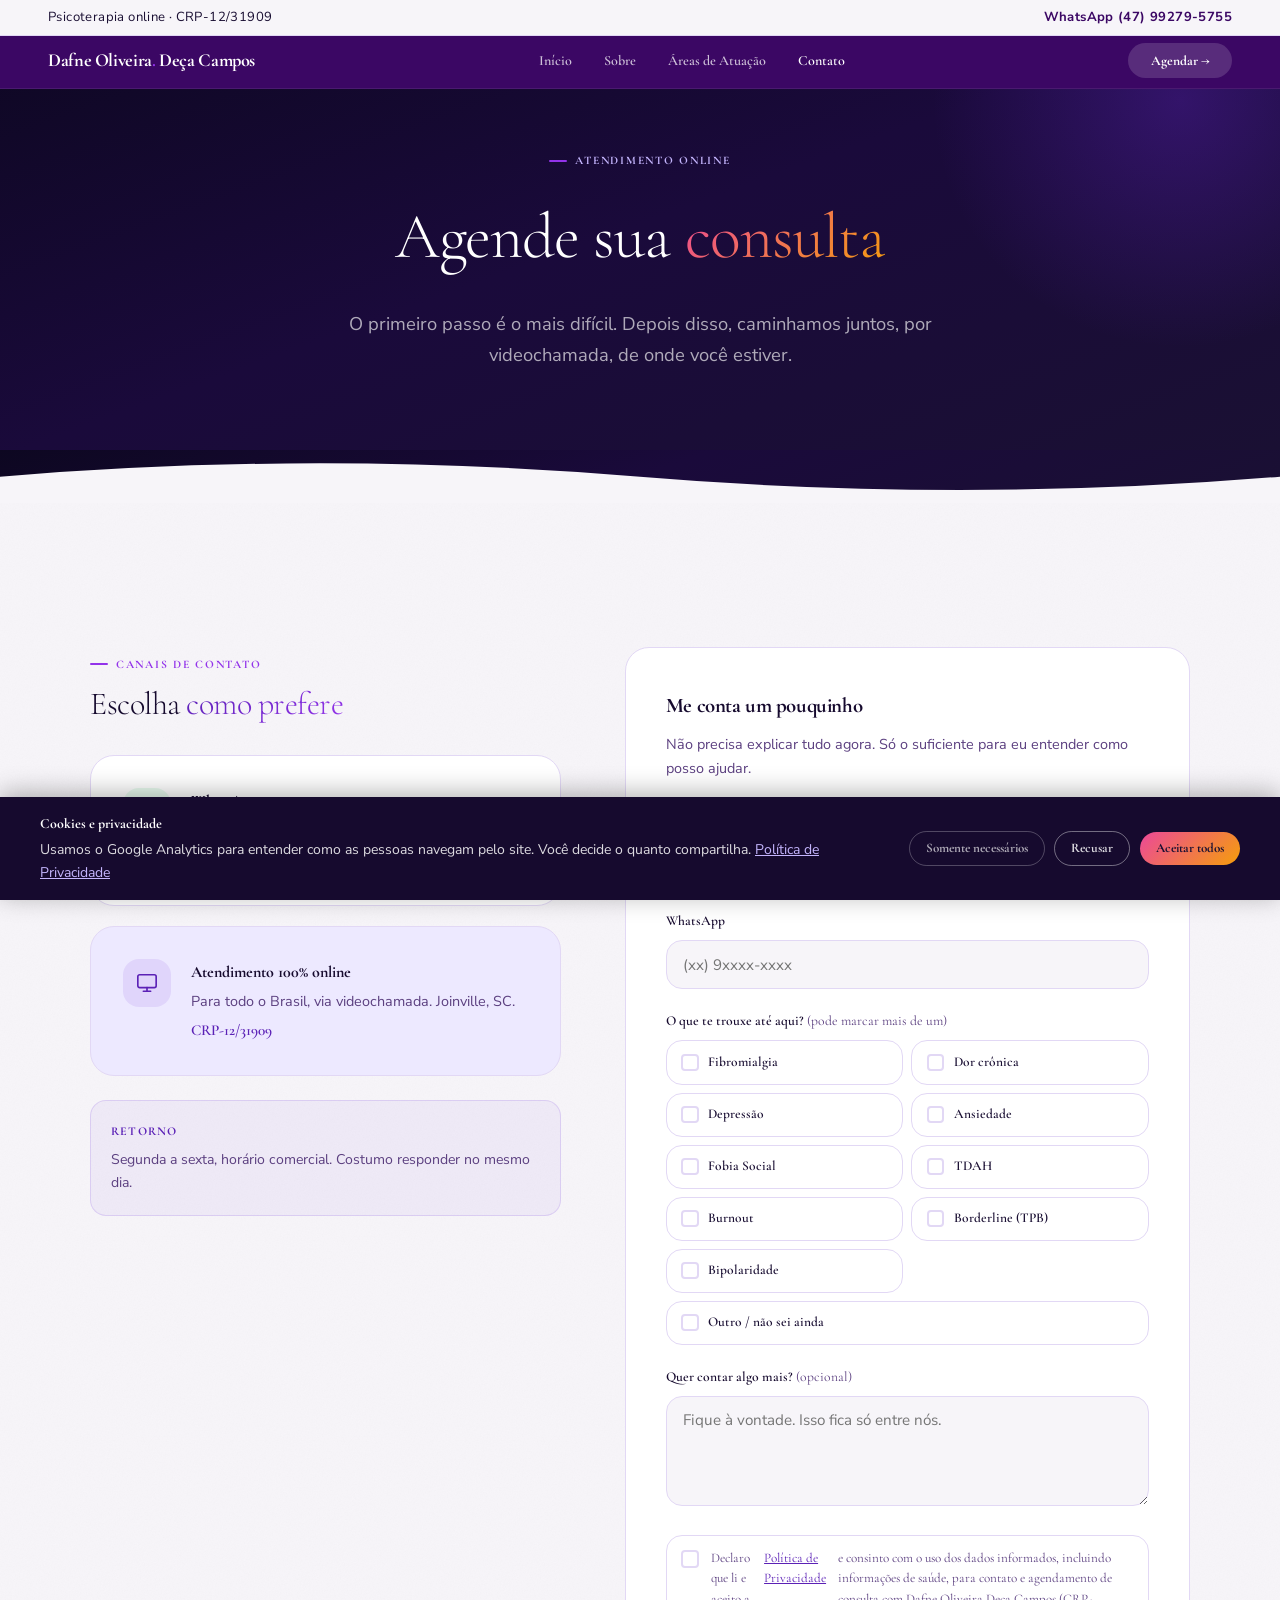
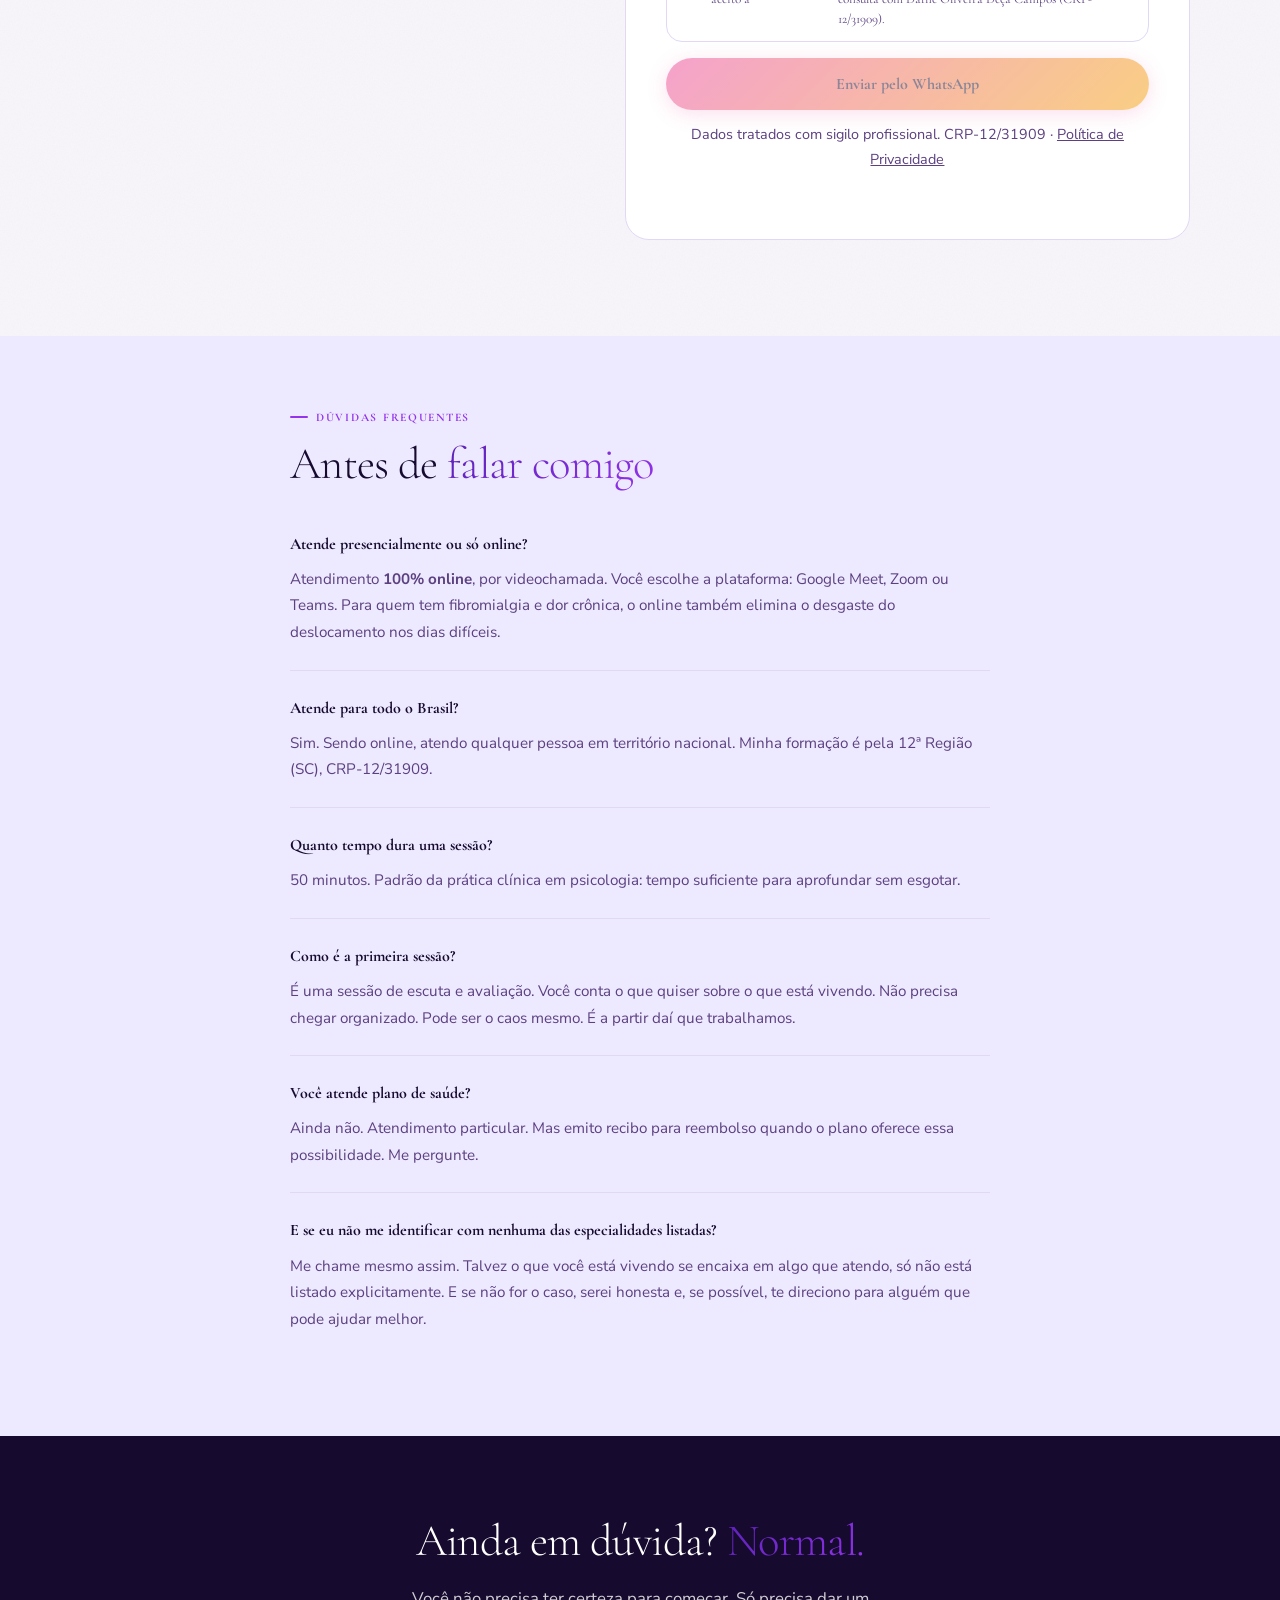
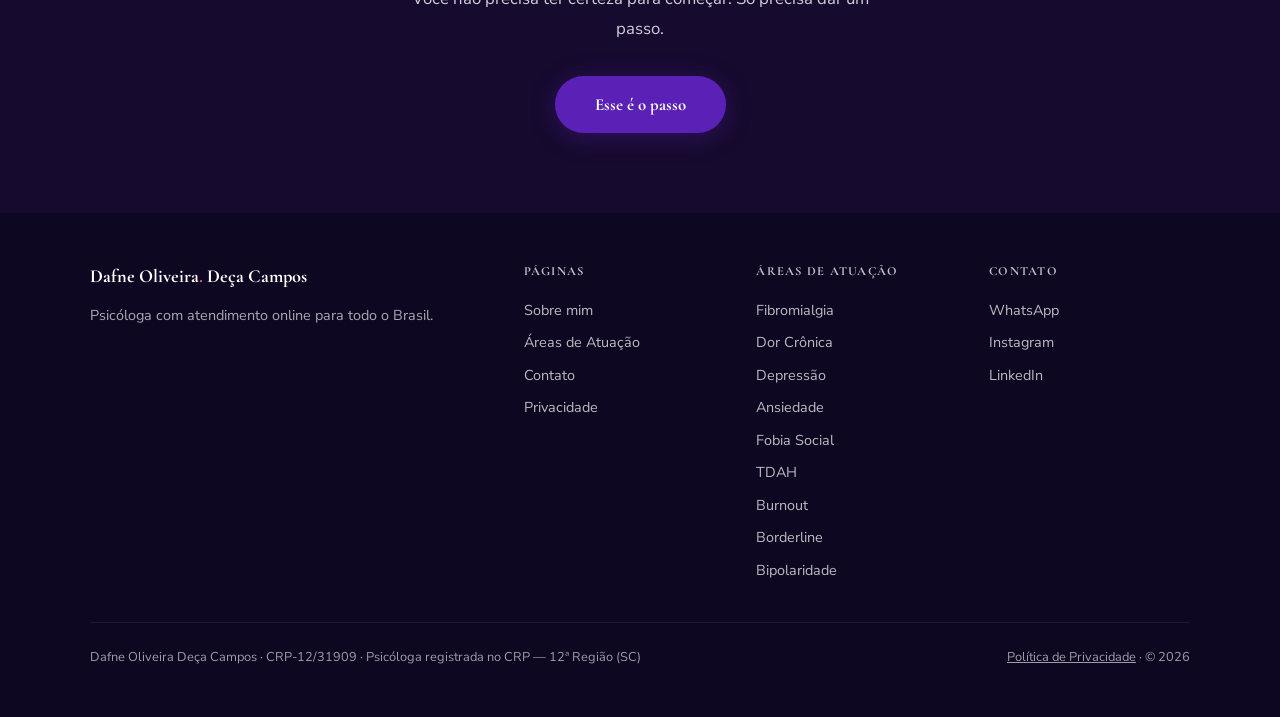
==== commit 20bc4ec8: "redesign: Cormorant Garamond + Nunito Sans, hero lilás #EDE9FF, cores refinadas, alinhamento hero co" ====
--- a/contato.html
+++ b/contato.html
@@ -181,8 +181,8 @@
 </script>
   <link rel="preconnect" href="https://fonts.googleapis.com">
   <link rel="preconnect" href="https://fonts.gstatic.com" crossorigin>
-  <link rel="preload" as="style" href="https://fonts.googleapis.com/css2?family=Fraunces:opsz,wght@9..144,300;9..144,400&family=Source+Serif+4:opsz,wght@8..60,300;8..60,400;8..60,600&display=swap" onload="this.onload=null;this.rel='stylesheet'">
-  <noscript><link rel="stylesheet" href="https://fonts.googleapis.com/css2?family=Fraunces:opsz,wght@9..144,300;9..144,400&family=Source+Serif+4:opsz,wght@8..60,300;8..60,400;8..60,600&display=swap"></noscript>
+  <link rel="preload" as="style" href="https://fonts.googleapis.com/css2?family=Cormorant+Garamond:ital,wght@0,400;0,500;0,700;1,400&family=Nunito+Sans:wght@300;400;500;600&display=swap" onload="this.onload=null;this.rel='stylesheet'">
+  <noscript><link rel="stylesheet" href="https://fonts.googleapis.com/css2?family=Cormorant+Garamond:ital,wght@0,400;0,500;0,700;1,400&family=Nunito+Sans:wght@300;400;500;600&display=swap"></noscript>
   <link rel="stylesheet" href="css/style.css">
   <style>
     .contact-grid {
--- a/css/style.css
+++ b/css/style.css
@@ -11,12 +11,12 @@
   --c-amber:    #F59E0B;   /* energia, atenção, destaque */
 
   /* CORES NEUTRAS */
-  --c-dark:     #1A1033;   /* fundo escuro */
-  --c-bg:       #F8F6F2;   /* branco gelo — papel */
-  --c-surface:  #EDE9FF;   /* lilás suave para cards */
-  --c-text:     #2D1065;   /* texto principal roxo escuro */
-  --c-muted:    #6B4A8C;   /* texto secundário */
-  --c-border:   #E5D5F5;   /* bordas */
+  --c-dark:     #160A2E;   /* fundo escuro — roxo-preto profundo */
+  --c-bg:       #F7F5F9;   /* branco quente levemente lilás */
+  --c-surface:  #EDE9FF;   /* lilás suave para cards / hero */
+  --c-text:     #1A0F33;   /* texto principal — quase-preto roxo */
+  --c-muted:    #5C4080;   /* texto secundário */
+  --c-border:   #E2D8F5;   /* bordas */
   --c-white:    #FFFFFF;
   --c-gold:     #9333EA;   /* roxo destaque (era dourado) */
 
@@ -28,8 +28,8 @@
   --g-hero:     linear-gradient(160deg, #0D0721 0%, #1A0A3B 50%, #1A1033 100%);
 
   /* TIPOGRAFIA */
-  --f-heading:  'Fraunces', Georgia, serif;
-  --f-body:     'Source Serif 4', Georgia, serif;
+  --f-heading:  'Cormorant Garamond', Georgia, serif;
+  --f-body:     'Nunito Sans', system-ui, sans-serif;
 
   /* ESPAÇAMENTO */
   --r-sm:  8px;
@@ -170,8 +170,8 @@
   display: inline-block; width: 18px; height: 2px;
   background: var(--c-gold); border-radius: 2px; flex-shrink: 0;
 }
-.section-dark .section-tag { color: #E5B830; }
-.section-dark .section-tag::before { background: #E5B830; }
+.section-dark .section-tag { color: #C4B5FD; }
+.section-dark .section-tag::before { background: #C4B5FD; }
 .section-title {
   font-family: var(--f-heading); font-weight: 300;
   font-size: clamp(1.9rem, 3.5vw, 2.8rem);
